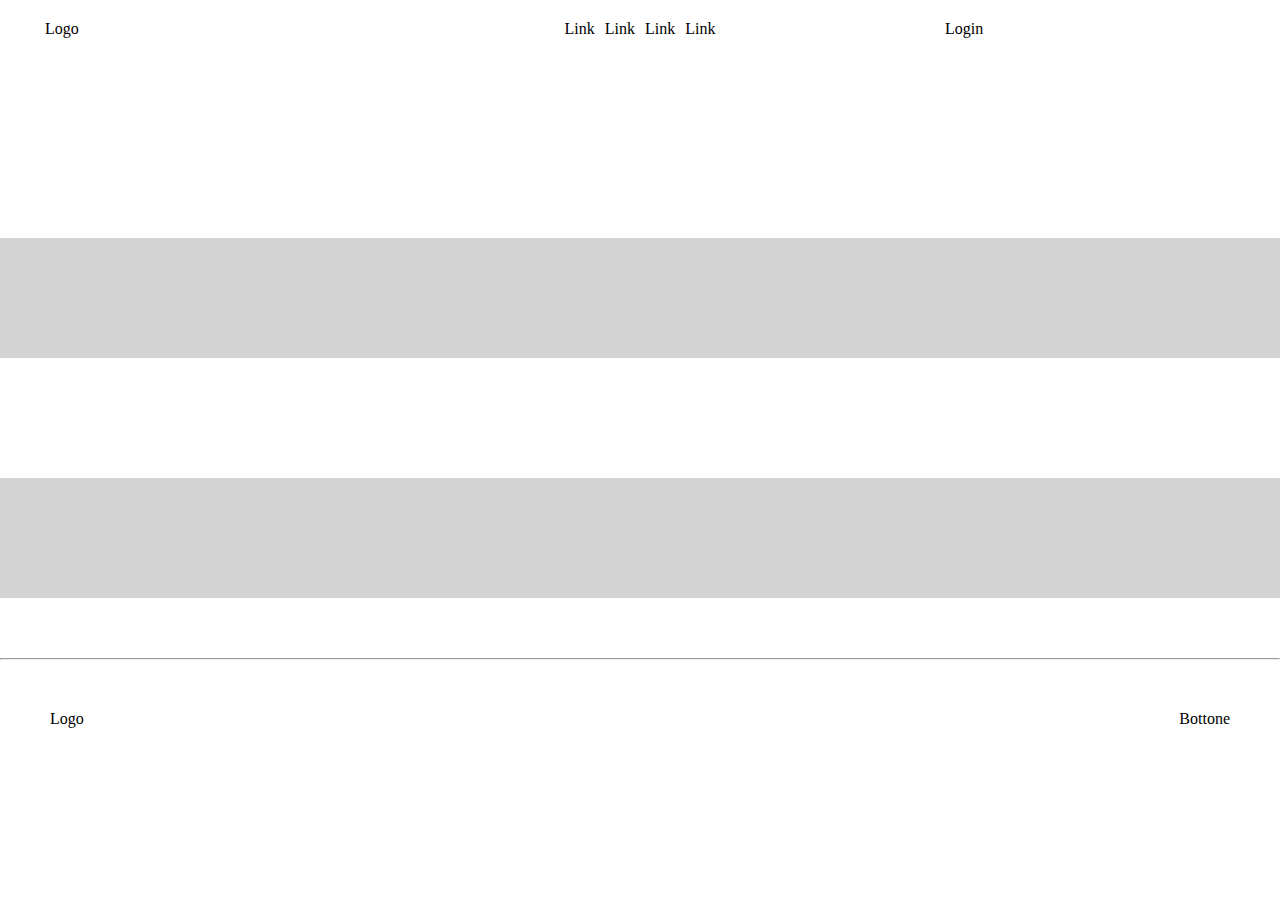
==== index.html @ 94a4c796 "Prime correzioni e tolta classe debug" ====
<!DOCTYPE html>
<html lang="en">
    <head>
        <meta charset="UTF-8">
        <meta http-equiv="X-UA-Compatible" content="IE=edge">
        <meta name="viewport" content="width=device-width, initial-scale=1.0">
        <title>Discord</title>

        <link rel="stylesheet" href="css/style.css">
    </head>
    <body>

        <header>
            <!-- sezione logo e links -->
            <div class="container container-flex header-top">
                <div class="header-line">
                    Logo
                </div>
                <nav class="header-line">
                    <ul class="container-flex">
                        <li>Link</li>
                        <li>Link</li>
                        <li>Link</li>
                        <li>Link</li>
                    </ul>
                </nav>
                <div class="header-line">
                    Login
                </div>
            </div>

            <!-- sezione titolo -->
            <div class="header-bottom container-flex">
                <div class="title">

                </div>
            </div>
        </header>

        <!-- sezione centrale -->
        <main>
            <!-- sezioni row -->
            <section class="white-background">
                <div class="container container-flex">
                    <div class="blue-square">

                    </div>

                    <div class="pink-square">

                    </div>
                </div>
            </section>

            <section class="gray-background">
                <div class="container container-flex">
                    <div class="pink-square">

                    </div>

                    <div class="blue-square">
                        
                    </div>
                </div>
            </section>

            <section class="white-background">
                <div class="container container-flex">
                    <div class="blue-square">

                    </div>

                    <div class="pink-square">
                        
                    </div>
                </div>
            </section>

            <!-- sezione column -->
            <section class="gray-background">
                <div class="container">
                    <div class="green-square">

                    </div>
                </div>
            </section>
        </main>

        <footer>
            <!-- sezione collegamenti -->
            <nav class="container container-flex">
                <div class="rosa-square">

                </div>

                <div class="azzurro-square">

                </div>

                <div class="azzurro-square">

                </div>

                <div class="azzurro-square">

                </div>

                <div class="azzurro-square">

                </div>
            </nav>

            <hr>

            <!-- sezione finale -->
            <div class="container container-flex final">
                <div>
                    Logo
                </div>

                <div>
                    Bottone
                </div>
            </div>
        </footer>
        
    </body>
</html>
---- css/style.css ----
/* RESET */
*{
    margin: 0;
    padding: 0;
    box-sizing: border-box;
}

/* REGOLE GENERALI */
.container{
    max-width: 1200px;
    margin: 0 auto;
    min-height: 60px;
}

/* HEADER */
/* SEZIONE LOGO E LINKS */
header{
    padding-top: 15px;
}

.container-flex{
    display: flex;
}

header > .header-top{
    min-height: initial;
}

.header-top > div{
    width: 25%;
    padding: 5px;
}

.header-top > nav{
    width: 50%;
    padding: 5px;
}

ul{
    list-style: none;
    justify-content: center;
}

li{
    margin-left: 5px;
    margin-right: 5px;
}

.header-top:last-child{
    text-align: end;
}

/* SEZIONE TITOLO */
.header-bottom{
    padding: 30px 0;
    margin-top: 15px;
}

.header-bottom.container-flex{
    justify-content: center;
}

.title{
    width: 70%;
}

/* SEZIONE CENTRALE */
/* SEZIONI ROW */
.white-background{
    padding: 30px 0;
}
.gray-background{
    background-color: #d3d3d3;
    padding: 30px 0;
}

.blue-square{
    width: 60%;
}

.pink-square{
    width: 40%;
}

/* SEZIONE COLUMN */
.green-square{
    width: 100%;
}

/* FOOTER */
/* SEZIONE COLLEGAMENTI */
footer > nav{
    padding: 10px 0 30px;
}
.rosa-square{
    width: calc(100% / 3);
}

.azzurro-square{
    width: calc(100% /6);
}
hr{
    color: #c1c2c2;
    height: 2px;
}
/* SEZIONE FINALE */
.container-flex.final{
    justify-content: space-between;
    align-items: center;
    padding: 20px 0;
    margin-top: 20px;
}

.final > div{
    padding: 10px;
}




/* DEBUG */
.debug header{
    background-color: #add8e6;
}

.debug .header-top{
    background-color: #daa520;
}

.debug .header-line{
    border: 2px dashed black;
}

.debug .header-bottom{
    background-color: #00008b;
}

.debug .title{
    background-color: #ee82ee;
    border: 2px dashed black;
    height: 300px;
}

.debug .blue-square{
    background-color: #1e90ff;
    border: 2px dashed black;
    height: 400px;
}

.debug .pink-square{
    background-color: #ffc0cb;
    border: 2px dashed black;
    height: 400px;
}

.debug .green-square{
    background-color: #228b22;
    border: 2px dashed black;
    height: 600px;
}

.debug footer{
    background-color: #23272a;
}

.debug .rosa-square{
    background-color: #f08080;
    border: 2px dashed black;
    height: 400px;
}

.debug .azzurro-square{
    background-color: #20b2aa;
    border: 2px dashed white;
    height: 400px;
}

.debug .final{
    background-color: #7fffd4;
}

.debug .final > div{
    border: 2px dashed black;
    background-color: #ffc0cb;
}
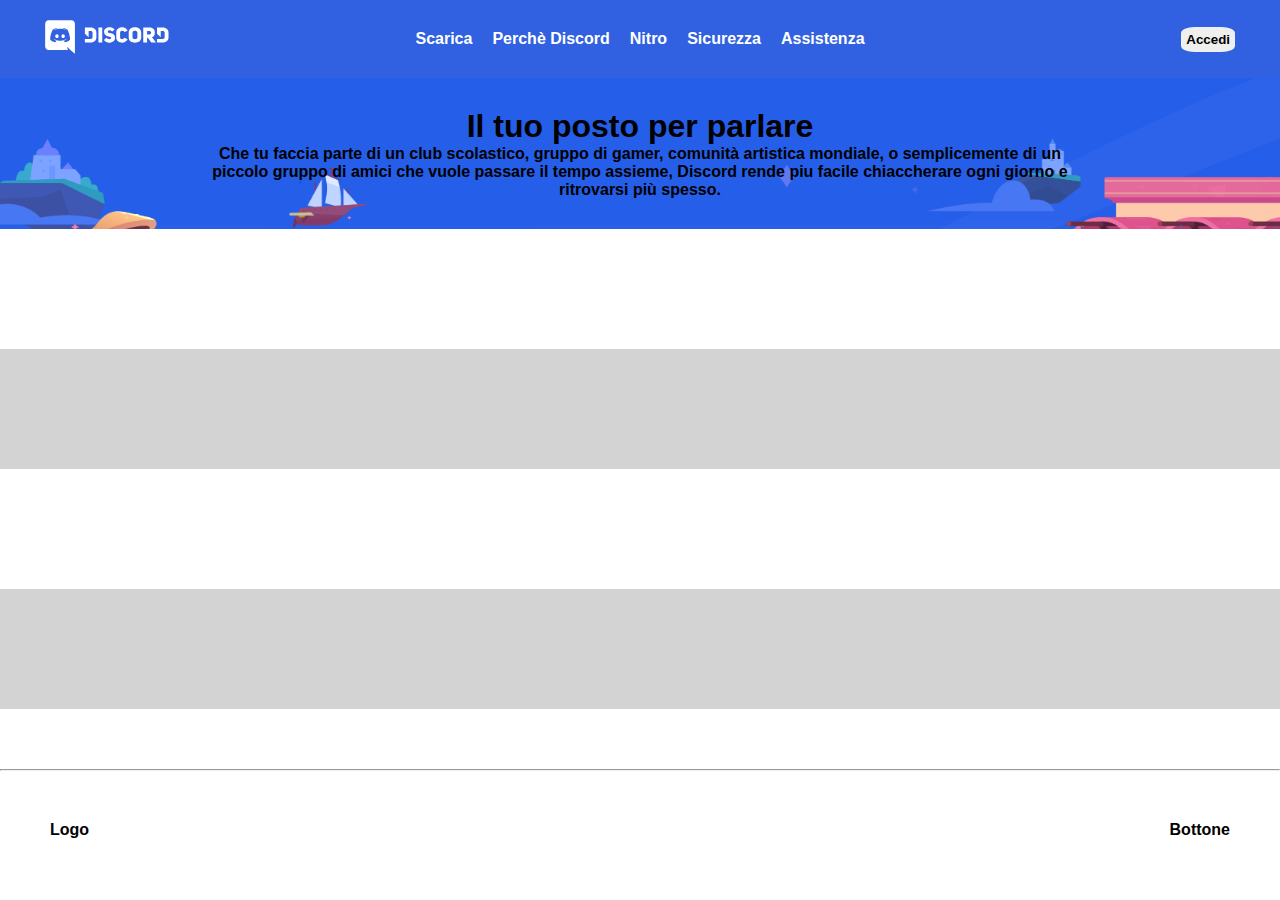
==== commit ab58f927: "Add header top" ====
--- a/index.html
+++ b/index.html
@@ -7,6 +7,9 @@
         <title>Discord</title>
 
         <link rel="stylesheet" href="css/style.css">
+
+        <link href="https://fonts.cdnfonts.com/css/whitney-2" rel="stylesheet">
+                
     </head>
     <body>
 
@@ -14,24 +17,40 @@
             <!-- sezione logo e links -->
             <div class="container container-flex header-top">
                 <div class="header-line">
-                    Logo
+                    <img src="img/logo.svg" alt="Immagine non trovata">
                 </div>
+
                 <nav class="header-line">
                     <ul class="container-flex">
-                        <li>Link</li>
-                        <li>Link</li>
-                        <li>Link</li>
-                        <li>Link</li>
+                        <li>
+                            <a href="#">Scarica</a>
+                        </li>
+                        <li>
+                            <a href="#">Perchè Discord</a>
+                        </li>
+                        <li>
+                            <a href="#">Nitro</a>
+                        </li>
+                        <li>
+                            <a href="#">Sicurezza</a>
+                        </li>
+                        <li>
+                            <a href="#">Assistenza</a>
+                        </li>
                     </ul>
                 </nav>
-                <div class="header-line">
-                    Login
+
+                <div class="header-line container-flex">
+                    <button>Accedi</button>
                 </div>
             </div>
 
             <!-- sezione titolo -->
             <div class="header-bottom container-flex">
                 <div class="title">
+                    <h1>Il tuo posto per parlare</h1>
+
+                    <p>Che tu faccia parte di un club scolastico, gruppo di gamer, comunità artistica mondiale, o semplicemente di un piccolo gruppo di amici che vuole passare il tempo assieme, Discord rende piu facile chiaccherare ogni giorno e ritrovarsi più spesso.</p>
 
                 </div>
             </div>
--- a/css/style.css
+++ b/css/style.css
@@ -6,24 +6,40 @@
 }
 
 /* REGOLE GENERALI */
+*{
+    font-family: 'Whitney', sans-serif;
+    font-family: 'Whitney Semibold', sans-serif;
+    font-family: 'Whitney Book', sans-serif;
+    font-family: 'Whitney Light', sans-serif;
+
+    font-weight: bold;
+}
+
 .container{
     max-width: 1200px;
     margin: 0 auto;
     min-height: 60px;
 }
 
+.container-flex{
+    display: flex;
+}
+
+button{
+    padding: 5px;
+    border-radius: 25%;
+}
+
 /* HEADER */
 /* SEZIONE LOGO E LINKS */
 header{
     padding-top: 15px;
-}
-
-.container-flex{
-    display: flex;
-}
-
-header > .header-top{
+    background-color: #3161e0;
+}
+
+.header-top{
     min-height: initial;
+    align-items: center;
 }
 
 .header-top > div{
@@ -36,24 +52,36 @@
     padding: 5px;
 }
 
+.header-line.container-flex{
+    justify-content: end;
+}
+
 ul{
     list-style: none;
     justify-content: center;
 }
 
 li{
-    margin-left: 5px;
-    margin-right: 5px;
-}
-
-.header-top:last-child{
-    text-align: end;
+    margin-left: 10px;
+    margin-right: 10px;
+}
+
+header a{
+    color: white;
+    text-decoration: none;
+}
+
+.header-line > button{
+    border-color: white;
+    border-style: none;
 }
 
 /* SEZIONE TITOLO */
 .header-bottom{
     padding: 30px 0;
     margin-top: 15px;
+    background-image: url(../img/jumbo.png);
+    background-size: cover;
 }
 
 .header-bottom.container-flex{
@@ -62,6 +90,7 @@
 
 .title{
     width: 70%;
+    text-align: center;
 }
 
 /* SEZIONE CENTRALE */
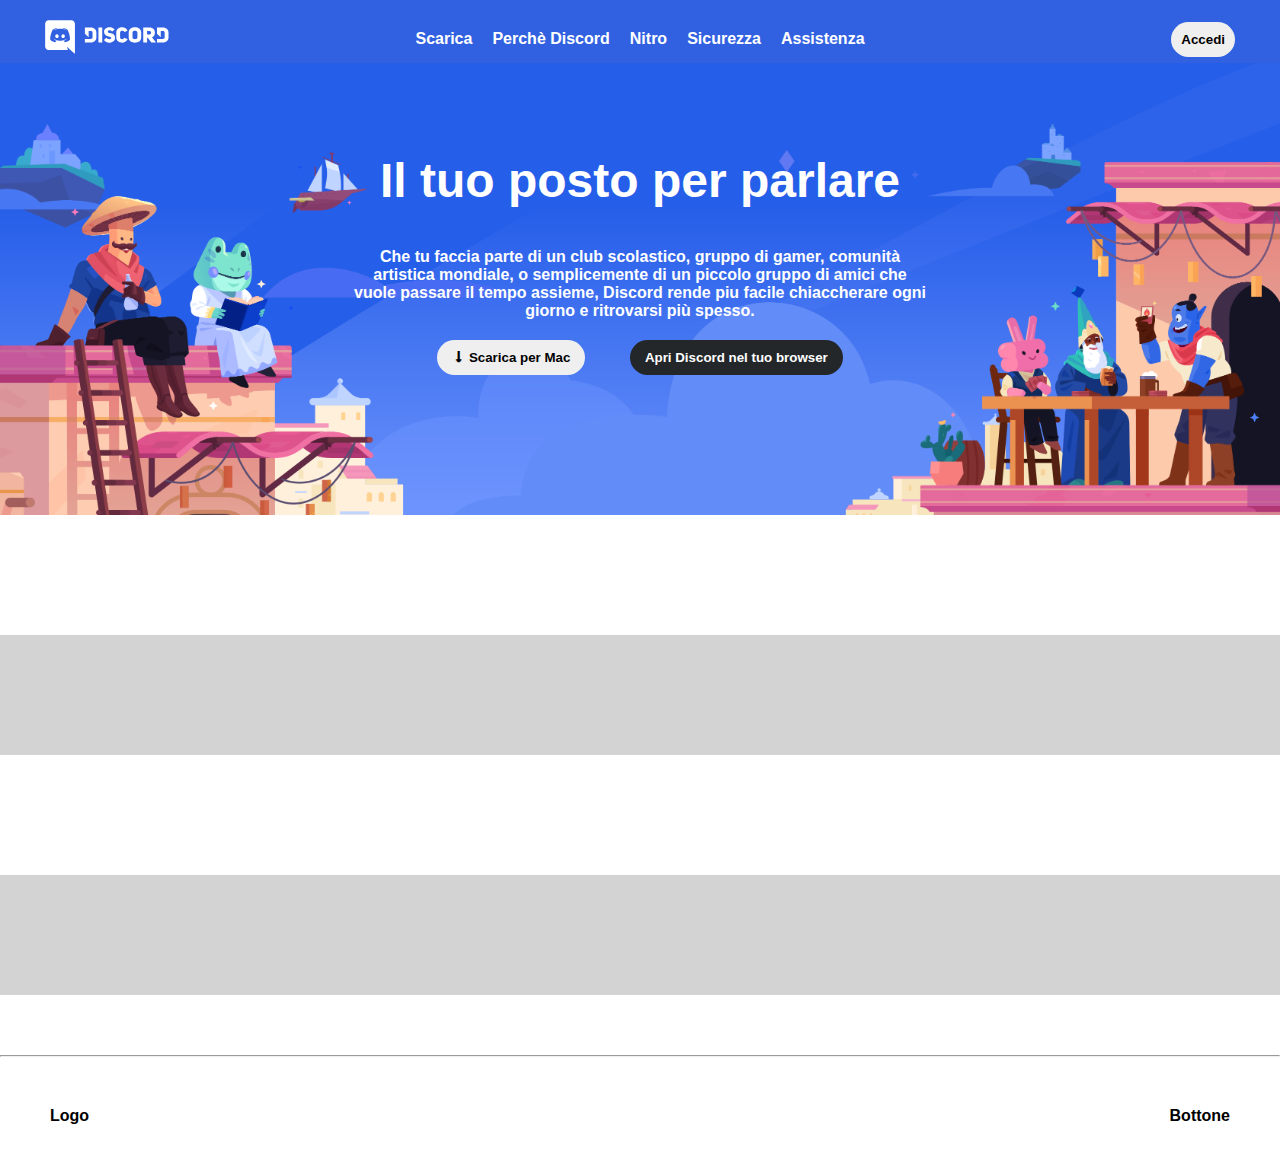
==== commit ff7a17b8: "Add parte inferiore header" ====
--- a/index.html
+++ b/index.html
@@ -52,7 +52,11 @@
 
                     <p>Che tu faccia parte di un club scolastico, gruppo di gamer, comunità artistica mondiale, o semplicemente di un piccolo gruppo di amici che vuole passare il tempo assieme, Discord rende piu facile chiaccherare ogni giorno e ritrovarsi più spesso.</p>
 
-                </div>
+                    <div class="buttons">
+                        <button>🠗 Scarica per Mac</button>
+                        <button>Apri Discord nel tuo browser</button>
+                    </div>
+                 </div>
             </div>
         </header>
 
--- a/css/style.css
+++ b/css/style.css
@@ -26,8 +26,8 @@
 }
 
 button{
-    padding: 5px;
-    border-radius: 25%;
+    padding: 10px;
+    border-style: none;
 }
 
 /* HEADER */
@@ -73,13 +73,12 @@
 
 .header-line > button{
     border-color: white;
-    border-style: none;
+    border-radius: 20px;
 }
 
 /* SEZIONE TITOLO */
 .header-bottom{
-    padding: 30px 0;
-    margin-top: 15px;
+    padding: 50px 0 120px;
     background-image: url(../img/jumbo.png);
     background-size: cover;
 }
@@ -89,8 +88,29 @@
 }
 
 .title{
-    width: 70%;
+    width: 45%;
     text-align: center;
+    color: white;
+}
+
+h1{
+    font-size: 3em;
+    margin: 40px 0;
+}
+
+header .buttons{
+    margin: 20px 0;
+}
+
+.title button{
+    border-radius: 20px;
+    margin: 0 20px;
+    padding: 10px 15px;
+}
+
+.title button:last-child{
+    background-color: #23272a;
+    color: white;
 }
 
 /* SEZIONE CENTRALE */
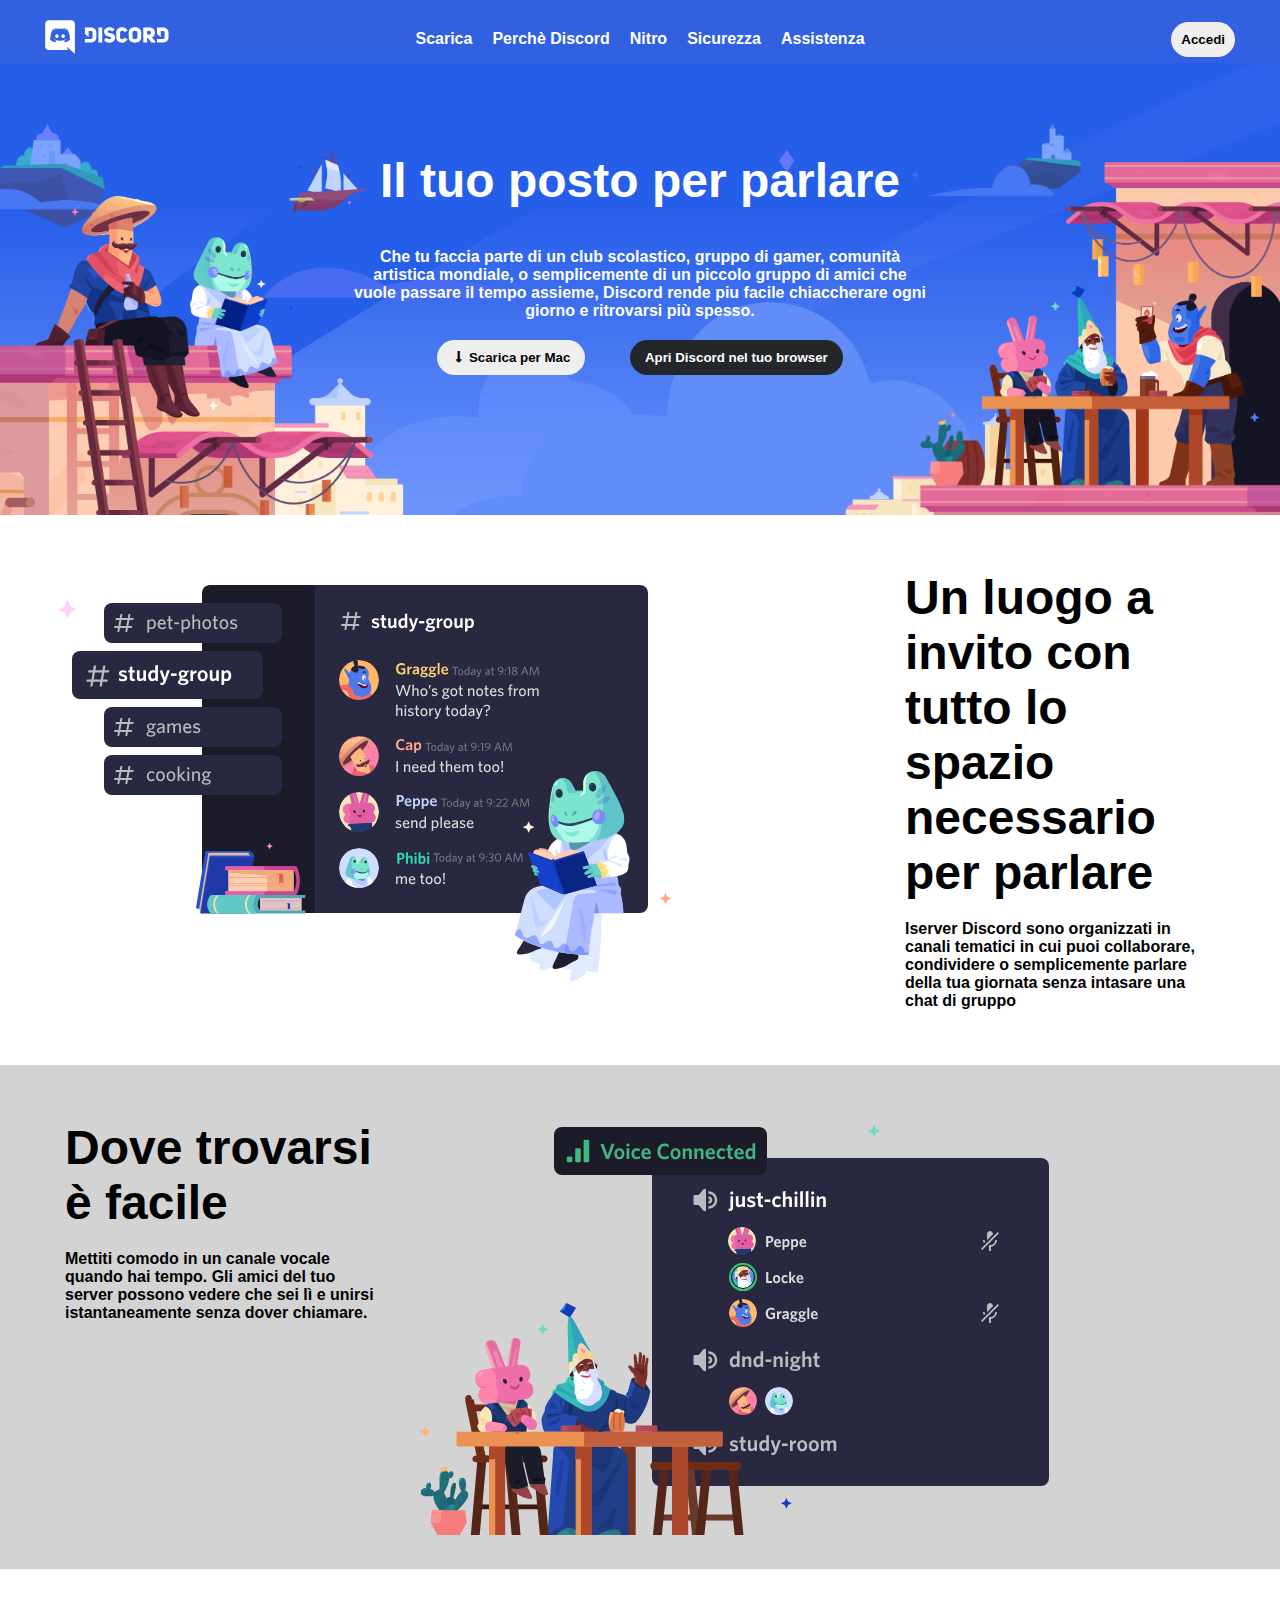
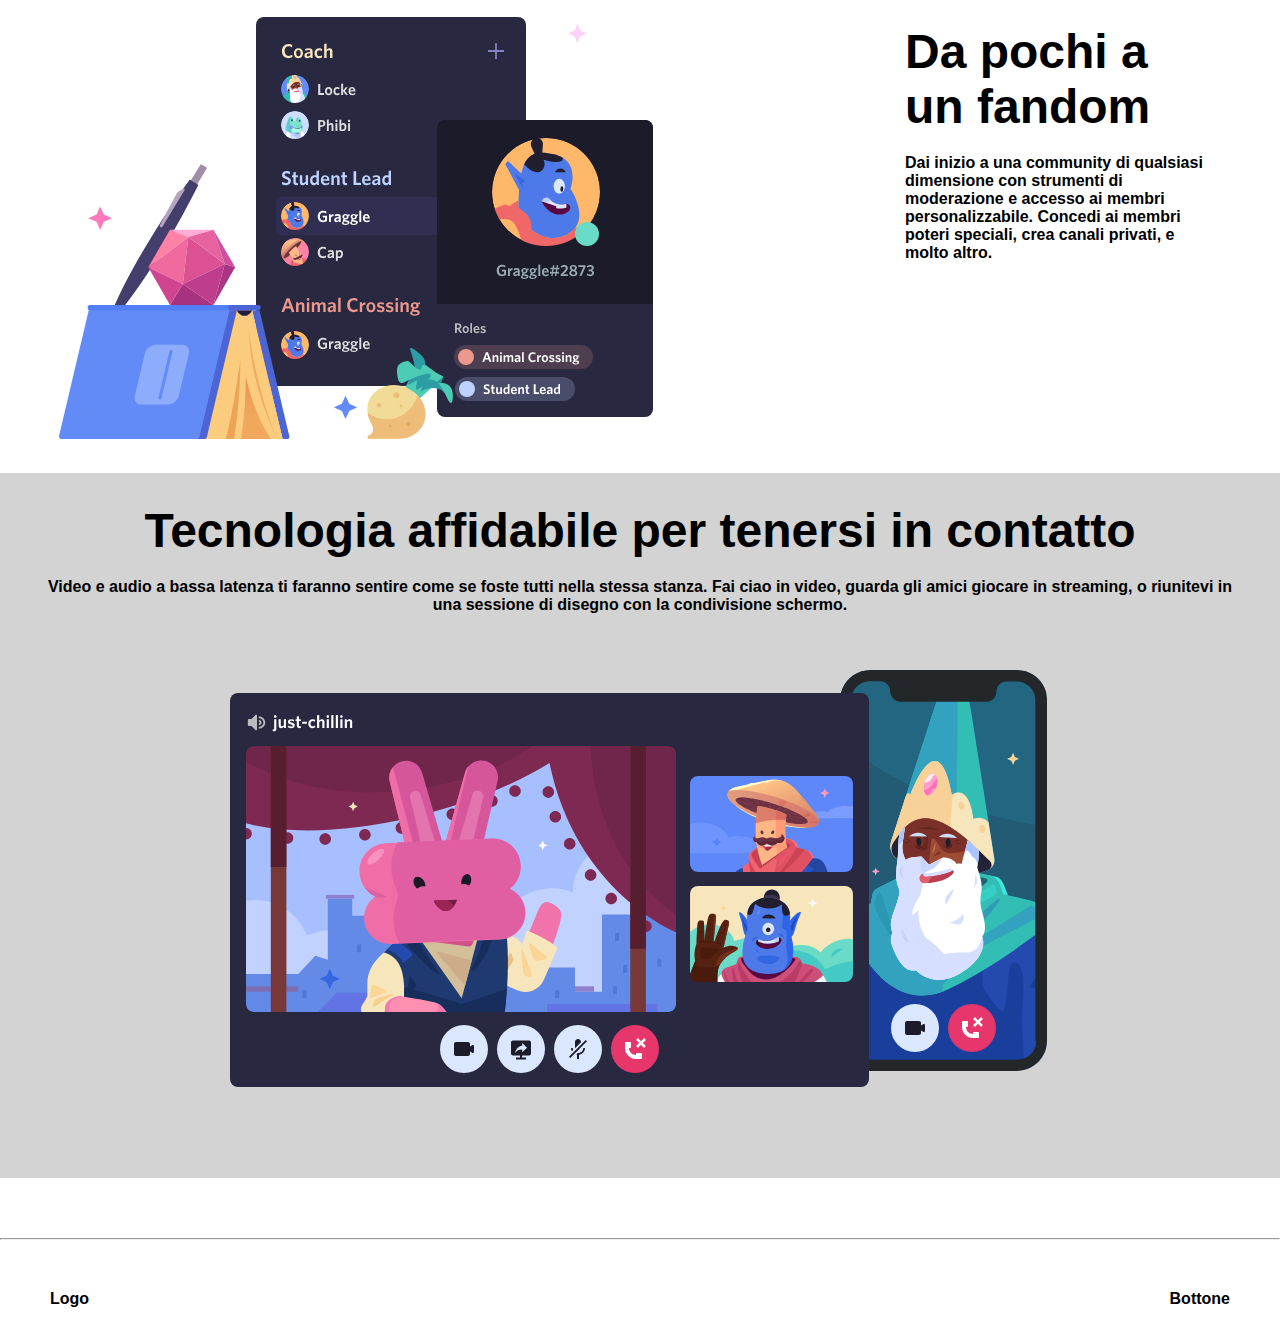
==== commit 72108717: "Add parte centrale" ====
--- a/index.html
+++ b/index.html
@@ -65,36 +65,42 @@
             <!-- sezioni row -->
             <section class="white-background">
                 <div class="container container-flex">
-                    <div class="blue-square">
-
+                    <div class="column-img">
+                        <img src="img/item1.svg" alt="Immagine non trovata">
                     </div>
 
-                    <div class="pink-square">
+                    <div class="column-text">
+                        <h2>Un luogo a invito con tutto lo spazio necessario per parlare</h2>
 
+                        <p>Iserver Discord sono organizzati in canali tematici in cui puoi collaborare, condividere o semplicemente parlare della tua giornata senza intasare una chat di gruppo</p>
                     </div>
                 </div>
             </section>
 
             <section class="gray-background">
                 <div class="container container-flex">
-                    <div class="pink-square">
+                    <div class="column-text">
+                        <h2>Dove trovarsi è facile</h2>
 
+                        <p>Mettiti comodo in un canale vocale quando hai tempo. Gli amici del tuo server possono vedere che sei lì e unirsi istantaneamente senza dover chiamare.</p>
                     </div>
 
-                    <div class="blue-square">
-                        
+                    <div class="column-img">
+                        <img src="img/item2.svg" alt="Immagine non trovata">
                     </div>
                 </div>
             </section>
 
             <section class="white-background">
                 <div class="container container-flex">
-                    <div class="blue-square">
-
+                    <div class="column-img">
+                        <img src="img/item3.svg" alt="Immagine non trovata">
                     </div>
 
-                    <div class="pink-square">
-                        
+                    <div class="column-text">
+                        <h2>Da pochi a un fandom</h2>
+
+                        <p>Dai inizio a una community di qualsiasi dimensione con strumenti di moderazione e accesso ai membri personalizzabile. Concedi ai membri poteri speciali, crea canali privati, e molto altro.</p>
                     </div>
                 </div>
             </section>
@@ -102,9 +108,15 @@
             <!-- sezione column -->
             <section class="gray-background">
                 <div class="container">
-                    <div class="green-square">
+                    <div class="big-column">
+                        <h2>Tecnologia affidabile per tenersi in contatto</h2>
 
+                        <p>Video e audio a bassa latenza ti faranno sentire come se foste tutti nella stessa stanza. Fai ciao in video, guarda gli amici giocare in streaming, o riunitevi in una sessione di disegno con la condivisione schermo.</p>
+                        <div>
+                            <img src="img/item4-big.svg" alt="Immagine non trovata">
+                        </div>
                     </div>
+
                 </div>
             </section>
         </main>
--- a/css/style.css
+++ b/css/style.css
@@ -115,6 +115,10 @@
 
 /* SEZIONE CENTRALE */
 /* SEZIONI ROW */
+main .container-flex{
+    justify-content: space-between;
+}
+
 .white-background{
     padding: 30px 0;
 }
@@ -123,17 +127,24 @@
     padding: 30px 0;
 }
 
-.blue-square{
-    width: 60%;
-}
-
-.pink-square{
-    width: 40%;
+.column-img{
+    width: 70%;
+}
+
+.column-text{
+    width: 30%;
+    padding: 25px;
+}
+
+h2{
+    font-size: 3em;
+    margin-bottom: 20px;
 }
 
 /* SEZIONE COLUMN */
-.green-square{
+.big-column{
     width: 100%;
+    text-align: center;
 }
 
 /* FOOTER */
@@ -190,19 +201,19 @@
     height: 300px;
 }
 
-.debug .blue-square{
+.debug .column-img{
     background-color: #1e90ff;
     border: 2px dashed black;
     height: 400px;
 }
 
-.debug .pink-square{
+.debug .column-text{
     background-color: #ffc0cb;
     border: 2px dashed black;
     height: 400px;
 }
 
-.debug .green-square{
+.debug .big-column{
     background-color: #228b22;
     border: 2px dashed black;
     height: 600px;
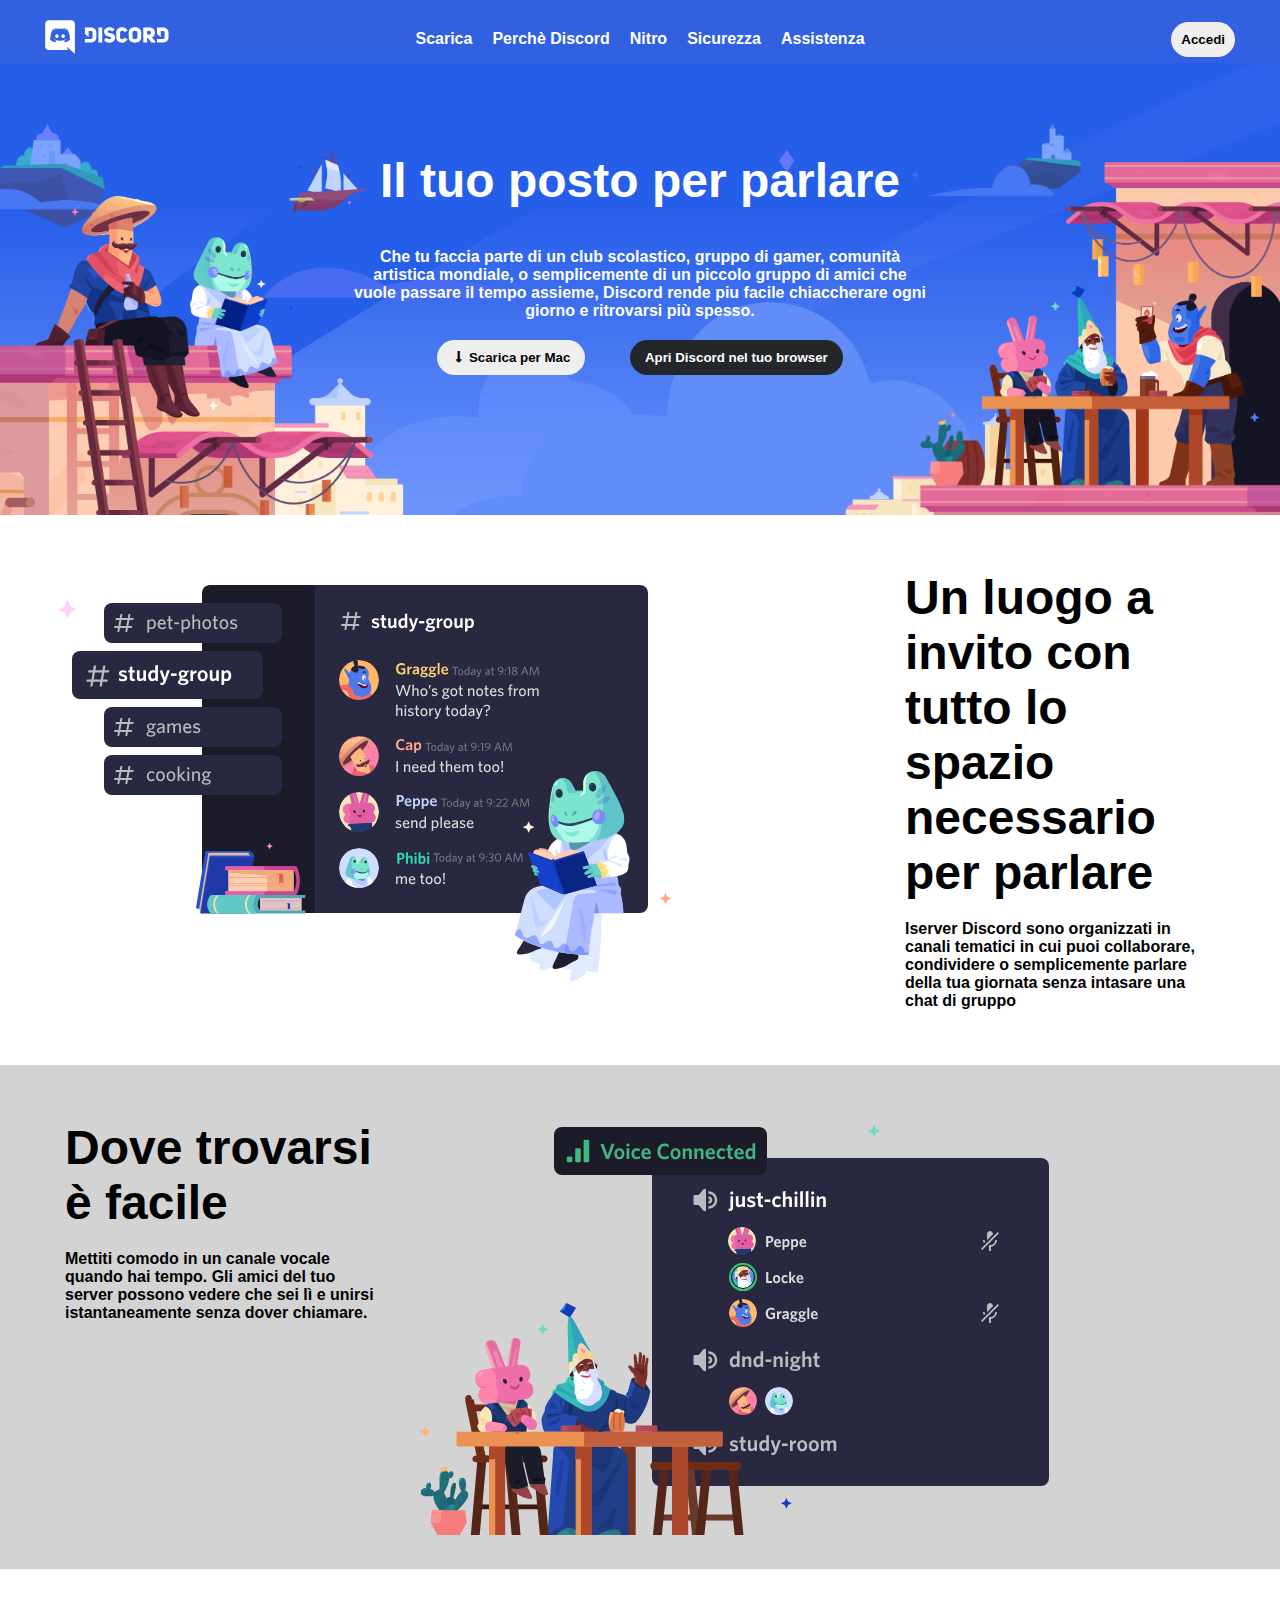
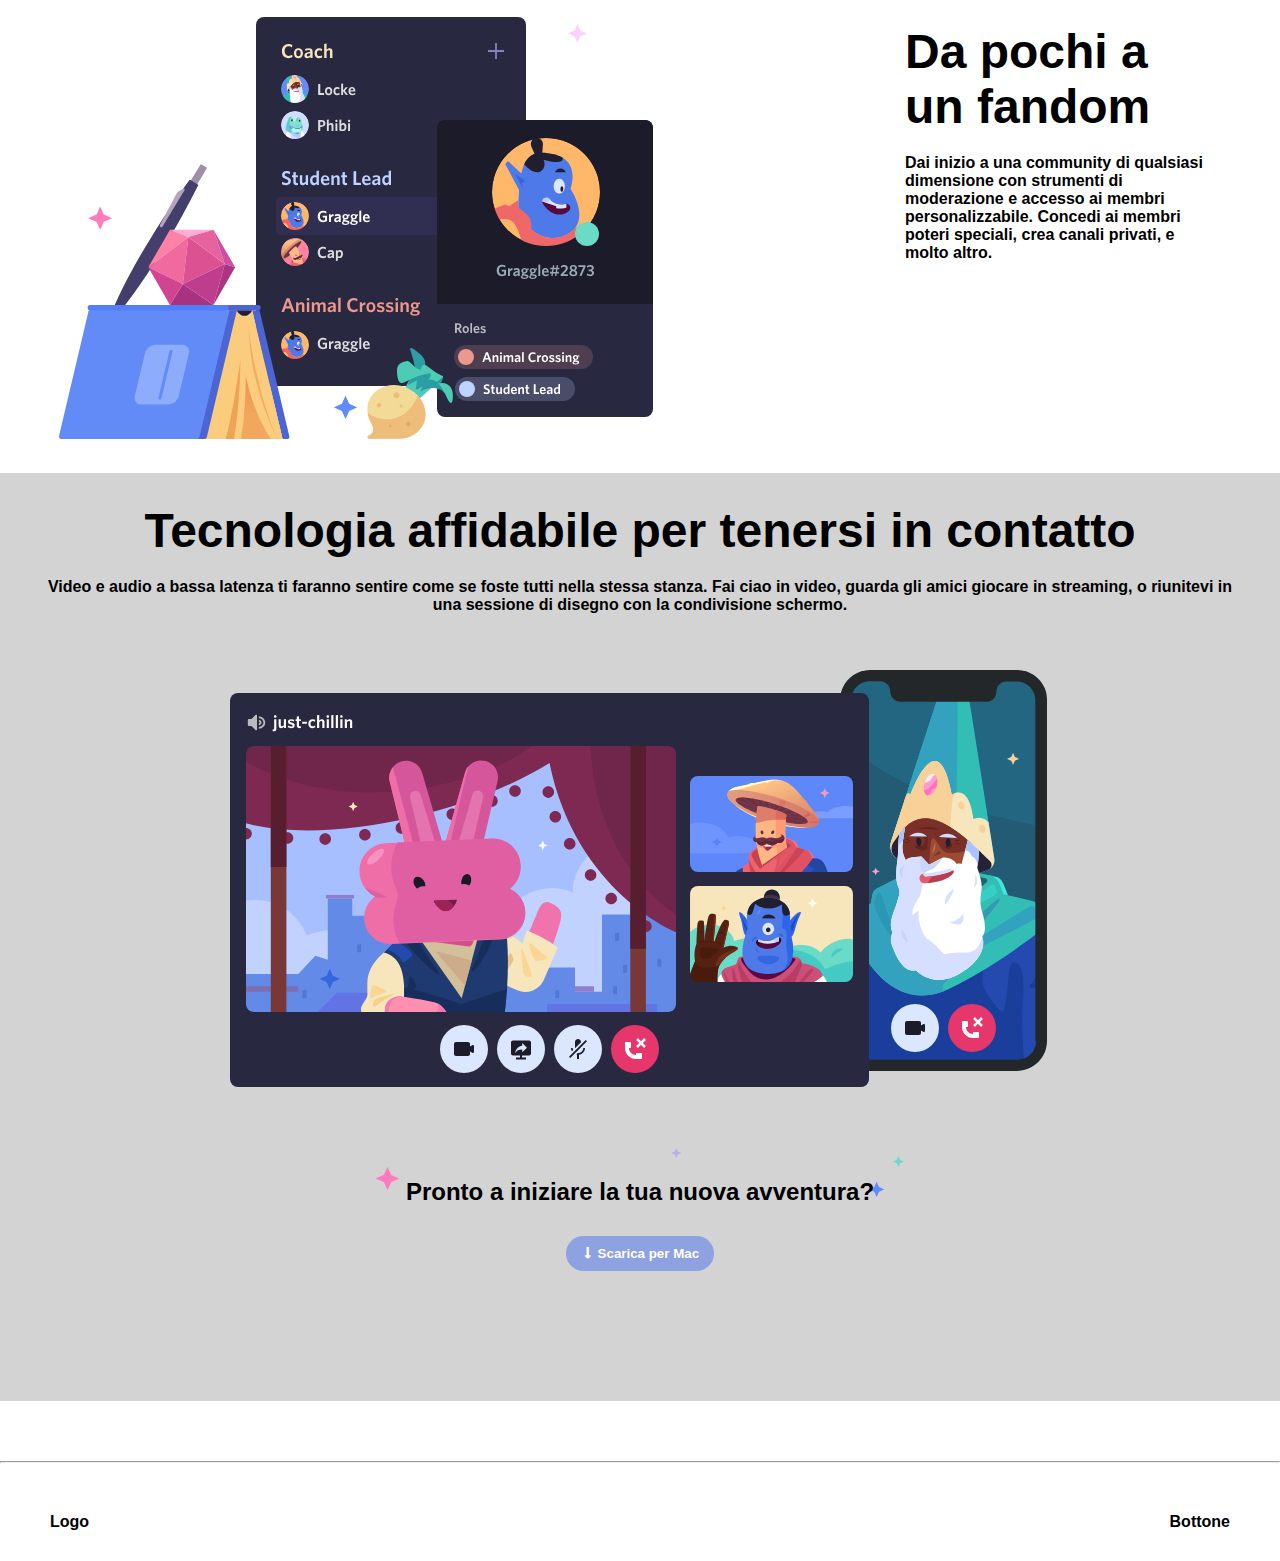
==== commit d1972df2: "Add struttura prima parte del  footer" ====
--- a/index.html
+++ b/index.html
@@ -115,6 +115,12 @@
                         <div>
                             <img src="img/item4-big.svg" alt="Immagine non trovata">
                         </div>
+
+                        <h3>Pronto a iniziare la tua nuova avventura?</h3>
+                         
+                        <br>
+
+                        <button>🠗 Scarica per Mac</button>
                     </div>
 
                 </div>
@@ -124,25 +130,29 @@
         <footer>
             <!-- sezione collegamenti -->
             <nav class="container container-flex">
-                <div class="rosa-square">
+                <div class="social">
 
                 </div>
 
-                <div class="azzurro-square">
+                <div class="container-flex links-group">
+                    <div class="links">
 
+                    </div>
+    
+                    <div class="links">
+    
+                    </div>
+    
+                    <div class="links">
+    
+                    </div>
+    
+                    <div class="links">
+    
+                    </div>
                 </div>
 
-                <div class="azzurro-square">
 
-                </div>
-
-                <div class="azzurro-square">
-
-                </div>
-
-                <div class="azzurro-square">
-
-                </div>
             </nav>
 
             <hr>
--- a/css/style.css
+++ b/css/style.css
@@ -145,6 +145,23 @@
 .big-column{
     width: 100%;
     text-align: center;
+    margin-bottom: 100px;
+}
+
+h3{
+    font-size: 1.5em;
+    background-image: url("../img/stars.svg");
+    background-size: contain;
+    background-repeat: no-repeat;
+    display: inline-block;
+    padding: 30px;
+}
+
+.big-column button{
+    background-color: #8ea1e1;
+    color: white;
+    border-radius: 20px;
+    padding: 10px 15px;
 }
 
 /* FOOTER */
@@ -152,12 +169,16 @@
 footer > nav{
     padding: 10px 0 30px;
 }
-.rosa-square{
-    width: calc(100% / 3);
-}
-
-.azzurro-square{
-    width: calc(100% /6);
+.social{
+    width: 30%;
+}
+
+.links-group{
+    width: 70%;
+}
+
+.links{
+    width: 25%;
 }
 hr{
     color: #c1c2c2;
@@ -223,13 +244,13 @@
     background-color: #23272a;
 }
 
-.debug .rosa-square{
+.debug .social{
     background-color: #f08080;
     border: 2px dashed black;
     height: 400px;
 }
 
-.debug .azzurro-square{
+.debug .links{
     background-color: #20b2aa;
     border: 2px dashed white;
     height: 400px;
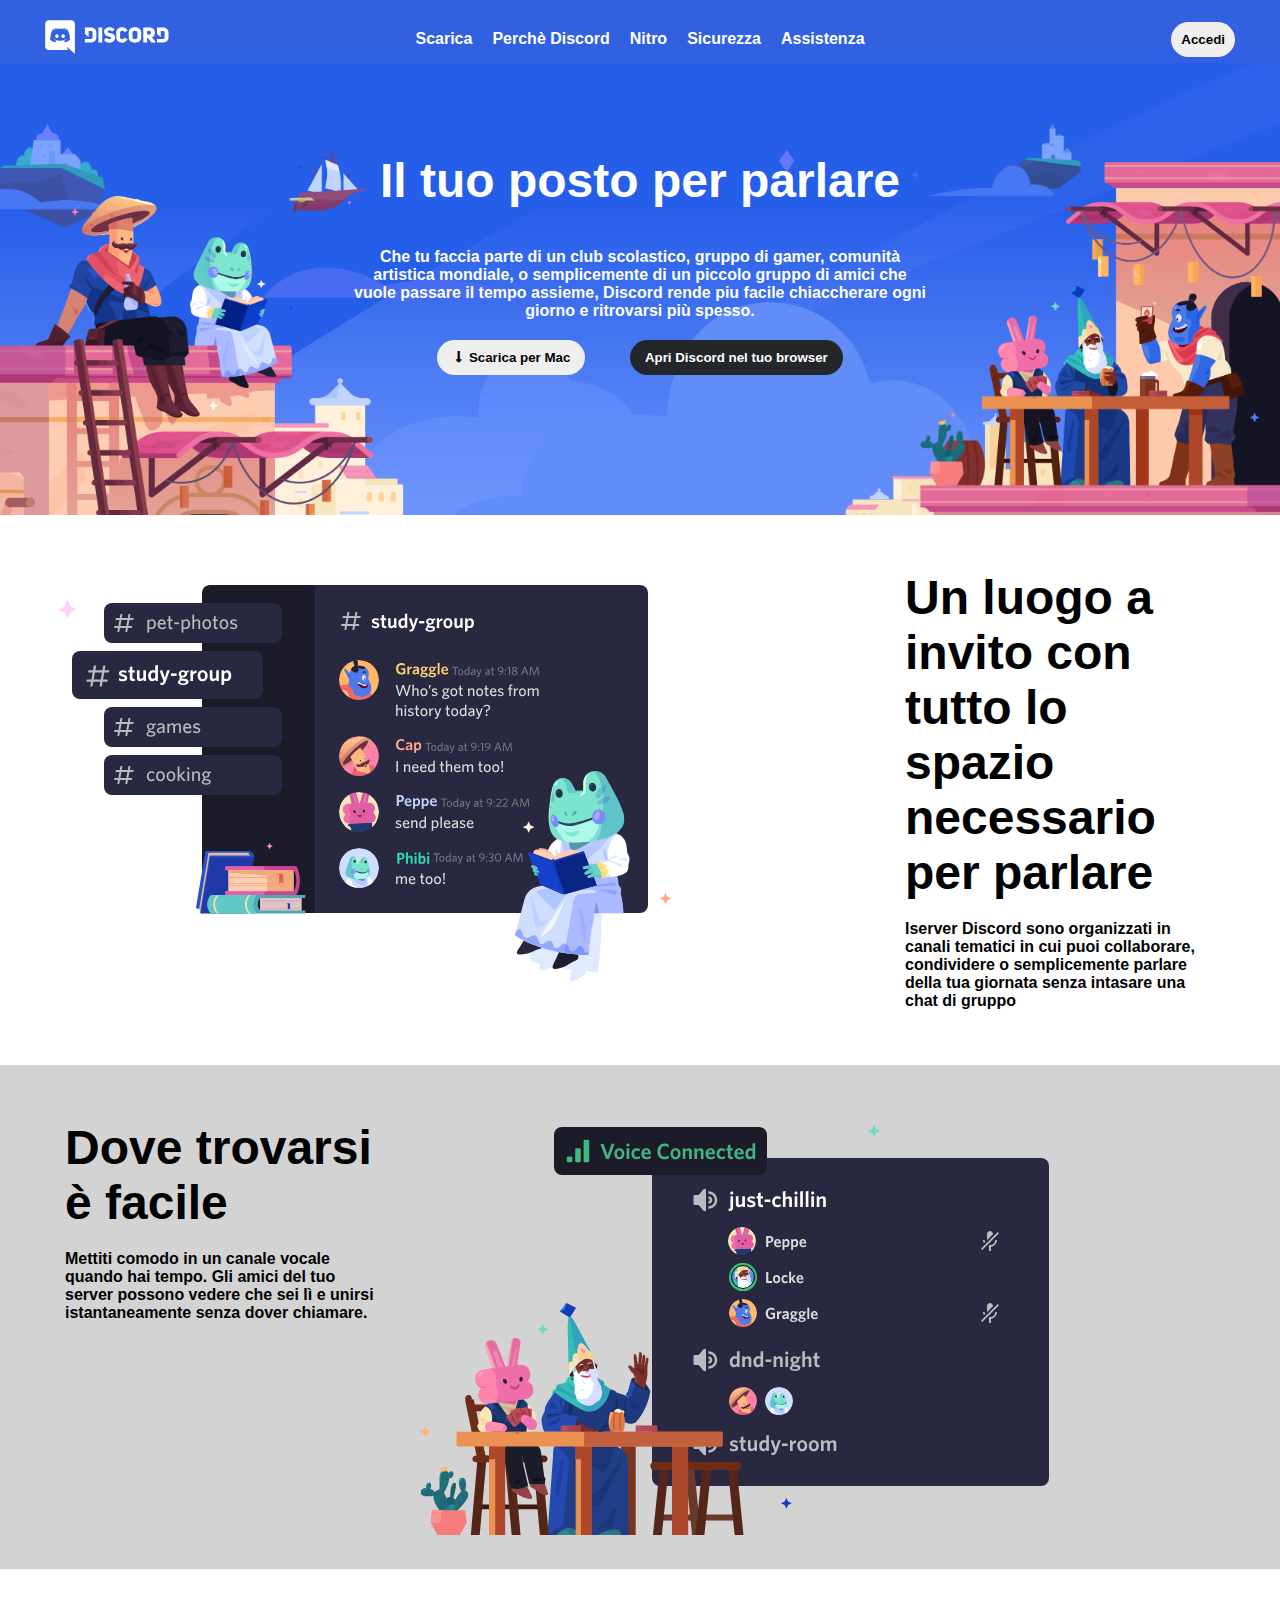
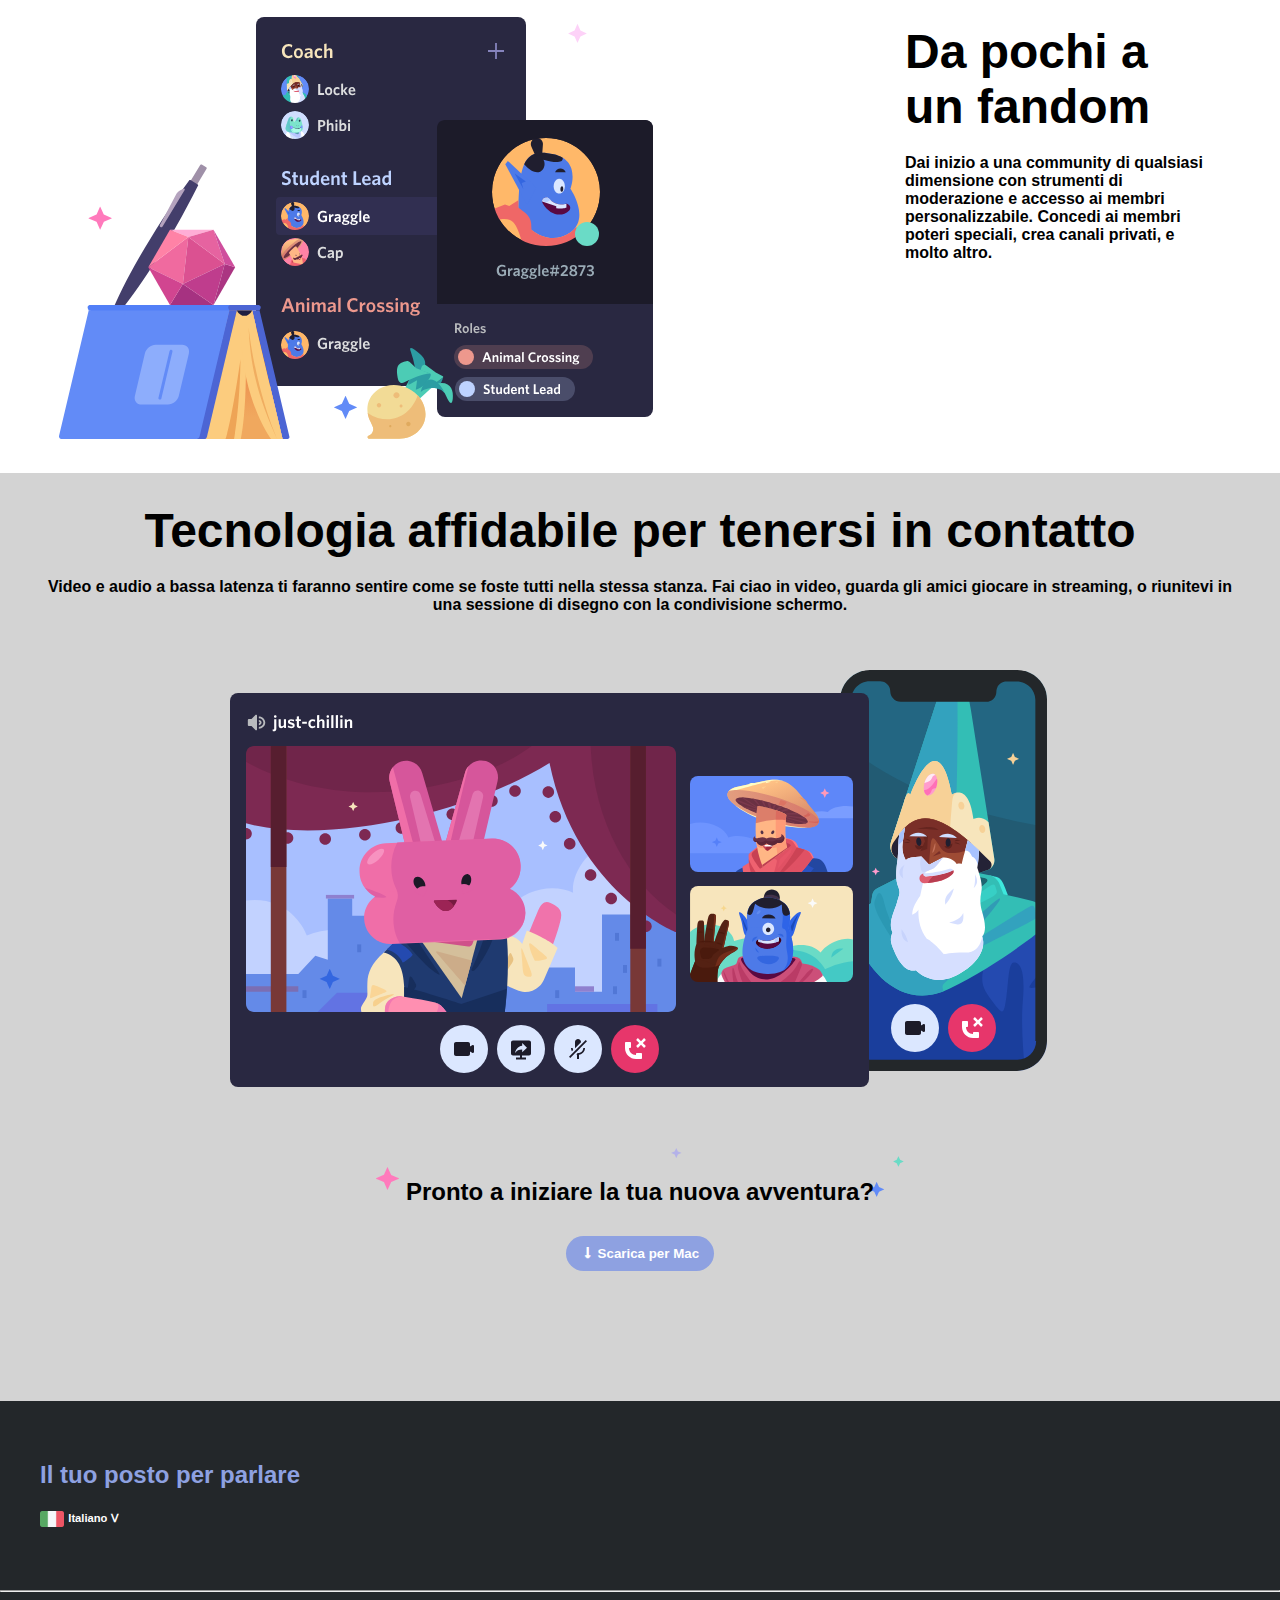
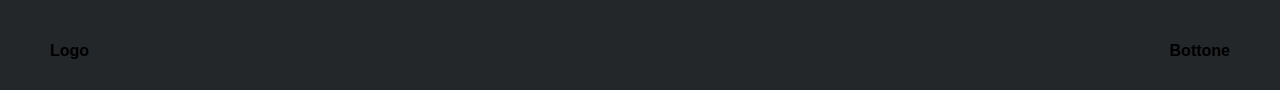
==== commit 5851406b: "Add collegamenti social" ====
--- a/index.html
+++ b/index.html
@@ -9,6 +9,8 @@
         <link rel="stylesheet" href="css/style.css">
 
         <link href="https://fonts.cdnfonts.com/css/whitney-2" rel="stylesheet">
+
+        <link rel="stylesheet" href="https://cdnjs.cloudflare.com/ajax/libs/font-awesome/6.2.0/css/all.min.css" integrity="sha512-xh6O/CkQoPOWDdYTDqeRdPCVd1SpvCA9XXcUnZS2FmJNp1coAFzvtCN9BmamE+4aHK8yyUHUSCcJHgXloTyT2A==" crossorigin="anonymous" referrerpolicy="no-referrer" />
                 
     </head>
     <body>
@@ -131,7 +133,21 @@
             <!-- sezione collegamenti -->
             <nav class="container container-flex">
                 <div class="social">
+                    <h3>Il tuo posto per parlare</h3>
 
+                    <img src="img/ita.png" alt="Immagine non trovata">
+
+                    <span>Italiano ᐯ</span>
+                    
+                    <div class="icons">
+                        <i class="fa-brands fa-twitter"></i>
+
+                        <i class="fa-brands fa-instagram"></i>
+
+                        <i class="fa-brands fa-facebook"></i>
+
+                        <i class="fa-brands fa-youtube"></i>
+                    </div>
                 </div>
 
                 <div class="container-flex links-group">
@@ -151,8 +167,6 @@
     
                     </div>
                 </div>
-
-
             </nav>
 
             <hr>
--- a/css/style.css
+++ b/css/style.css
@@ -56,7 +56,7 @@
     justify-content: end;
 }
 
-ul{
+header ul{
     list-style: none;
     justify-content: center;
 }
@@ -148,7 +148,7 @@
     margin-bottom: 100px;
 }
 
-h3{
+ main h3{
     font-size: 1.5em;
     background-image: url("../img/stars.svg");
     background-size: contain;
@@ -166,13 +166,44 @@
 
 /* FOOTER */
 /* SEZIONE COLLEGAMENTI */
+footer{
+    background-color: #23272a;
+}
+
 footer > nav{
-    padding: 10px 0 30px;
-}
+    padding: 60px 0 30px;
+}
+
 .social{
     width: 30%;
 }
 
+.social > h3{
+    color: #8ea1e1;
+    font-size: 1.5em;
+    margin-bottom: 20px;
+}
+
+.social > img{
+    height: 1em;
+    vertical-align: middle;
+}
+
+.social > span{
+    color: white;
+    vertical-align: middle;
+    font-size: 0.7em;
+}
+
+.social > .icons{
+    color: white;
+    margin-top: 15px;
+}
+
+i + i{
+    margin-left: 15px;
+}
+
 .links-group{
     width: 70%;
 }
@@ -180,6 +211,7 @@
 .links{
     width: 25%;
 }
+
 hr{
     color: #c1c2c2;
     height: 2px;
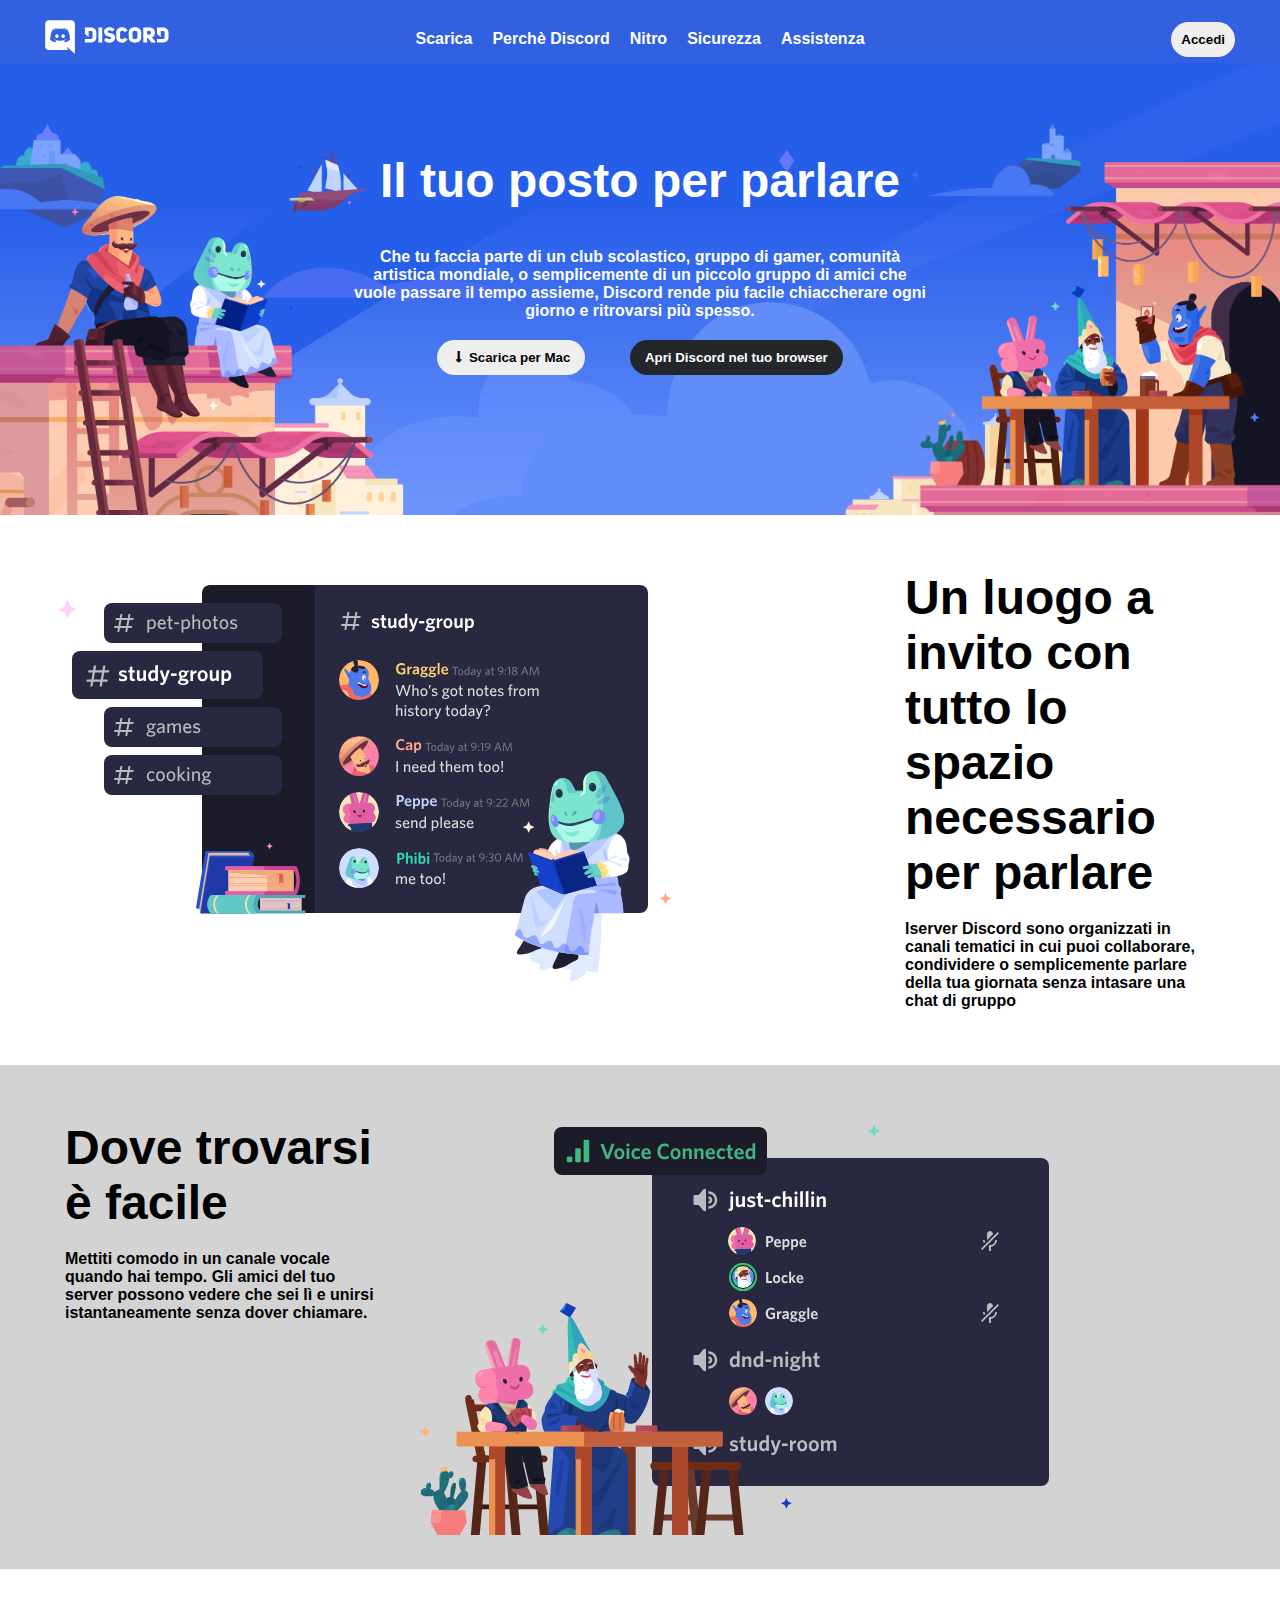
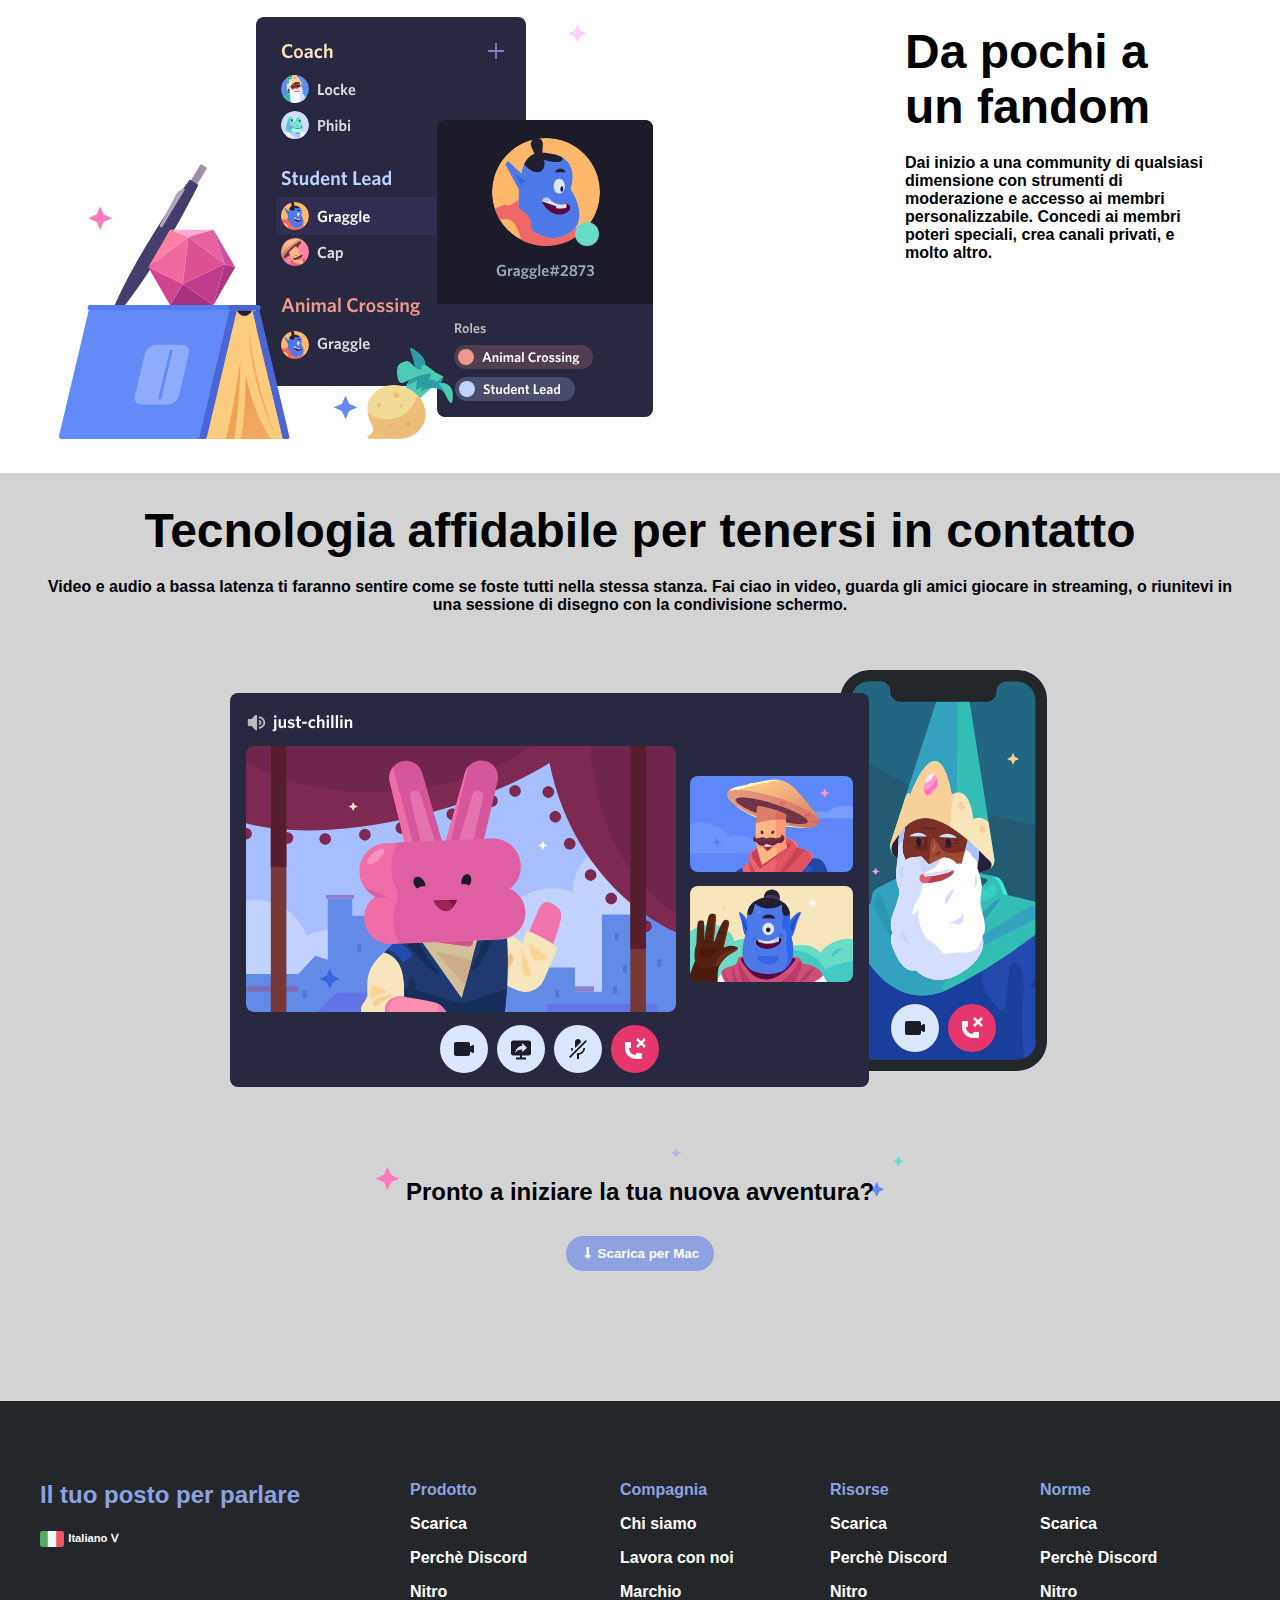
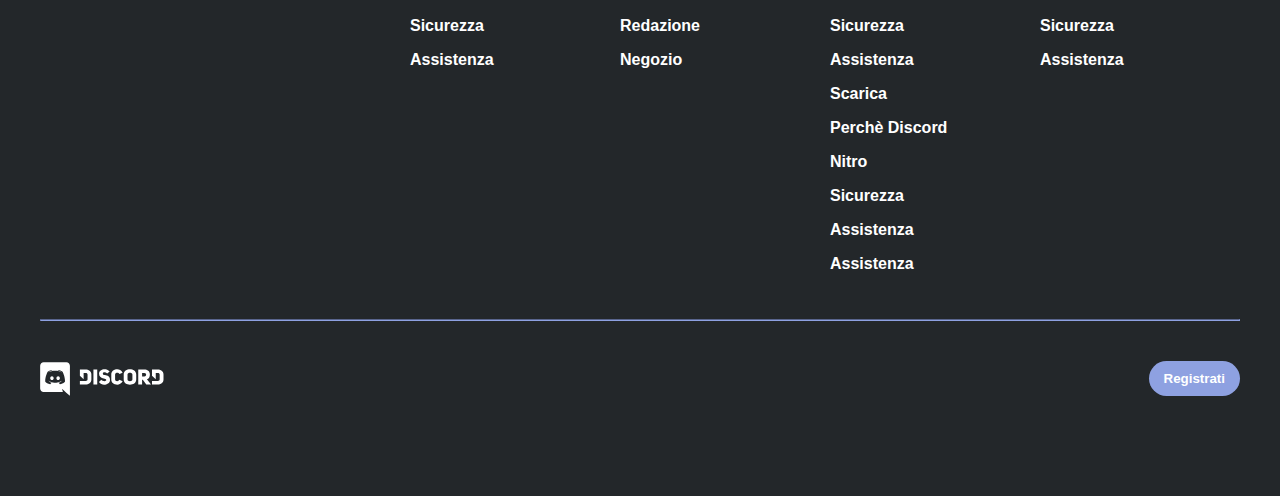
==== commit e8e80174: "Add parte finale footer" ====
--- a/index.html
+++ b/index.html
@@ -152,19 +152,113 @@
 
                 <div class="container-flex links-group">
                     <div class="links">
-
+                        <ul>
+                            <li>
+                                Prodotto
+                            </li>
+                            <li>
+                                Scarica
+                            </li>
+                            <li>
+                                Perchè Discord
+                            </li>
+                            <li>
+                                Nitro
+                            </li>
+                            <li>
+                                Sicurezza
+                            </li>
+                            <li>
+                                Assistenza
+                            </li>
+                        </ul>
                     </div>
     
                     <div class="links">
+                        <ul>
+                            <li>
+                                Compagnia
+                            </li>
+                            <li>
+                                Chi siamo
+                            </li>
+                            <li>
+                                Lavora con noi
+                            </li>
+                            <li>
+                                Marchio
+                            </li>
+                            <li>
+                                Redazione
+                            </li>
+                            <li>
+                                Negozio
+                            </li>
+                        </ul>
+                    </div>
     
+                    <div class="links">
+                        <ul>
+                            <li>
+                                Risorse
+                            </li>
+                            <li>
+                                Scarica
+                            </li>
+                            <li>
+                                Perchè Discord
+                            </li>
+                            <li>
+                                Nitro
+                            </li>
+                            <li>
+                                Sicurezza
+                            </li>
+                            <li>
+                                Assistenza
+                            </li>
+                            <li>
+                                Scarica
+                            </li>
+                            <li>
+                                Perchè Discord
+                            </li>
+                            <li>
+                                Nitro
+                            </li>
+                            <li>
+                                Sicurezza
+                            </li>
+                            <li>
+                                Assistenza
+                            </li>
+                            <li>
+                                Assistenza
+                            </li>
+                        </ul>
                     </div>
     
                     <div class="links">
-    
-                    </div>
-    
-                    <div class="links">
-    
+                        <ul>
+                            <li>
+                                Norme
+                            </li>
+                            <li>
+                                Scarica
+                            </li>
+                            <li>
+                                Perchè Discord
+                            </li>
+                            <li>
+                                Nitro
+                            </li>
+                            <li>
+                                Sicurezza
+                            </li>
+                            <li>
+                                Assistenza
+                            </li>
+                        </ul>
                     </div>
                 </div>
             </nav>
@@ -173,13 +267,9 @@
 
             <!-- sezione finale -->
             <div class="container container-flex final">
-                <div>
-                    Logo
-                </div>
-
-                <div>
-                    Bottone
-                </div>
+                <img src="img/logo.svg" alt="Immagine non trovata">
+
+                <button>Registrati</button>
             </div>
         </footer>
         
--- a/css/style.css
+++ b/css/style.css
@@ -168,12 +168,8 @@
 /* SEZIONE COLLEGAMENTI */
 footer{
     background-color: #23272a;
-}
-
-footer > nav{
-    padding: 60px 0 30px;
-}
-
+    padding: 80px 0;
+}
 .social{
     width: 30%;
 }
@@ -212,10 +208,29 @@
     width: 25%;
 }
 
+.links > ul{
+    list-style: none;
+}
+
+.links > ul:first-child{
+    color: #8ea1e1;
+}
+
+.links li + li{
+    color: white;
+}
+
+.links li{
+    margin-bottom: 1em;
+}
+
 hr{
-    color: #c1c2c2;
+    border-color: #8ea1e1;
     height: 2px;
-}
+    max-width: 1200px;
+    margin: 30px auto 0;
+}
+
 /* SEZIONE FINALE */
 .container-flex.final{
     justify-content: space-between;
@@ -224,8 +239,11 @@
     margin-top: 20px;
 }
 
-.final > div{
-    padding: 10px;
+.final > button{
+    color: white;
+    background-color: #8ea1e1;
+    border-radius: 20px;
+    padding: 10px 15px;
 }
 
 
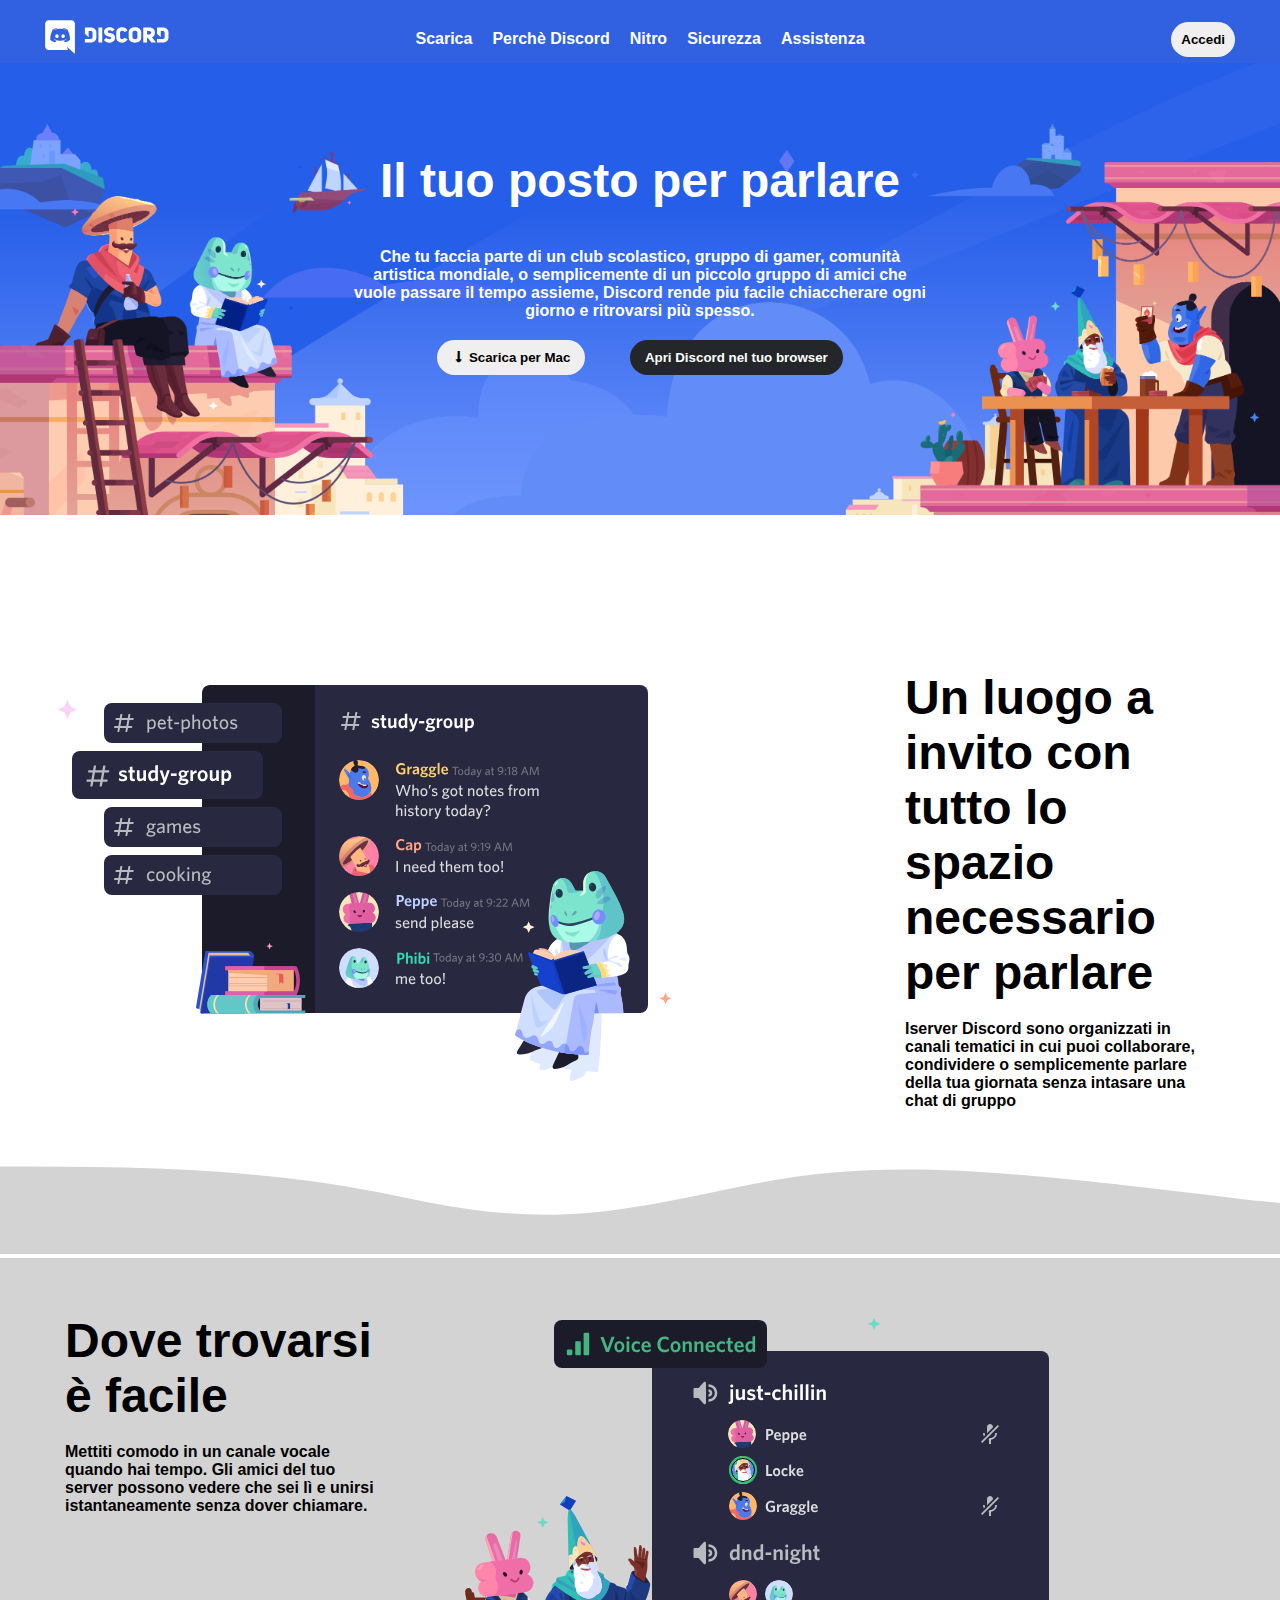
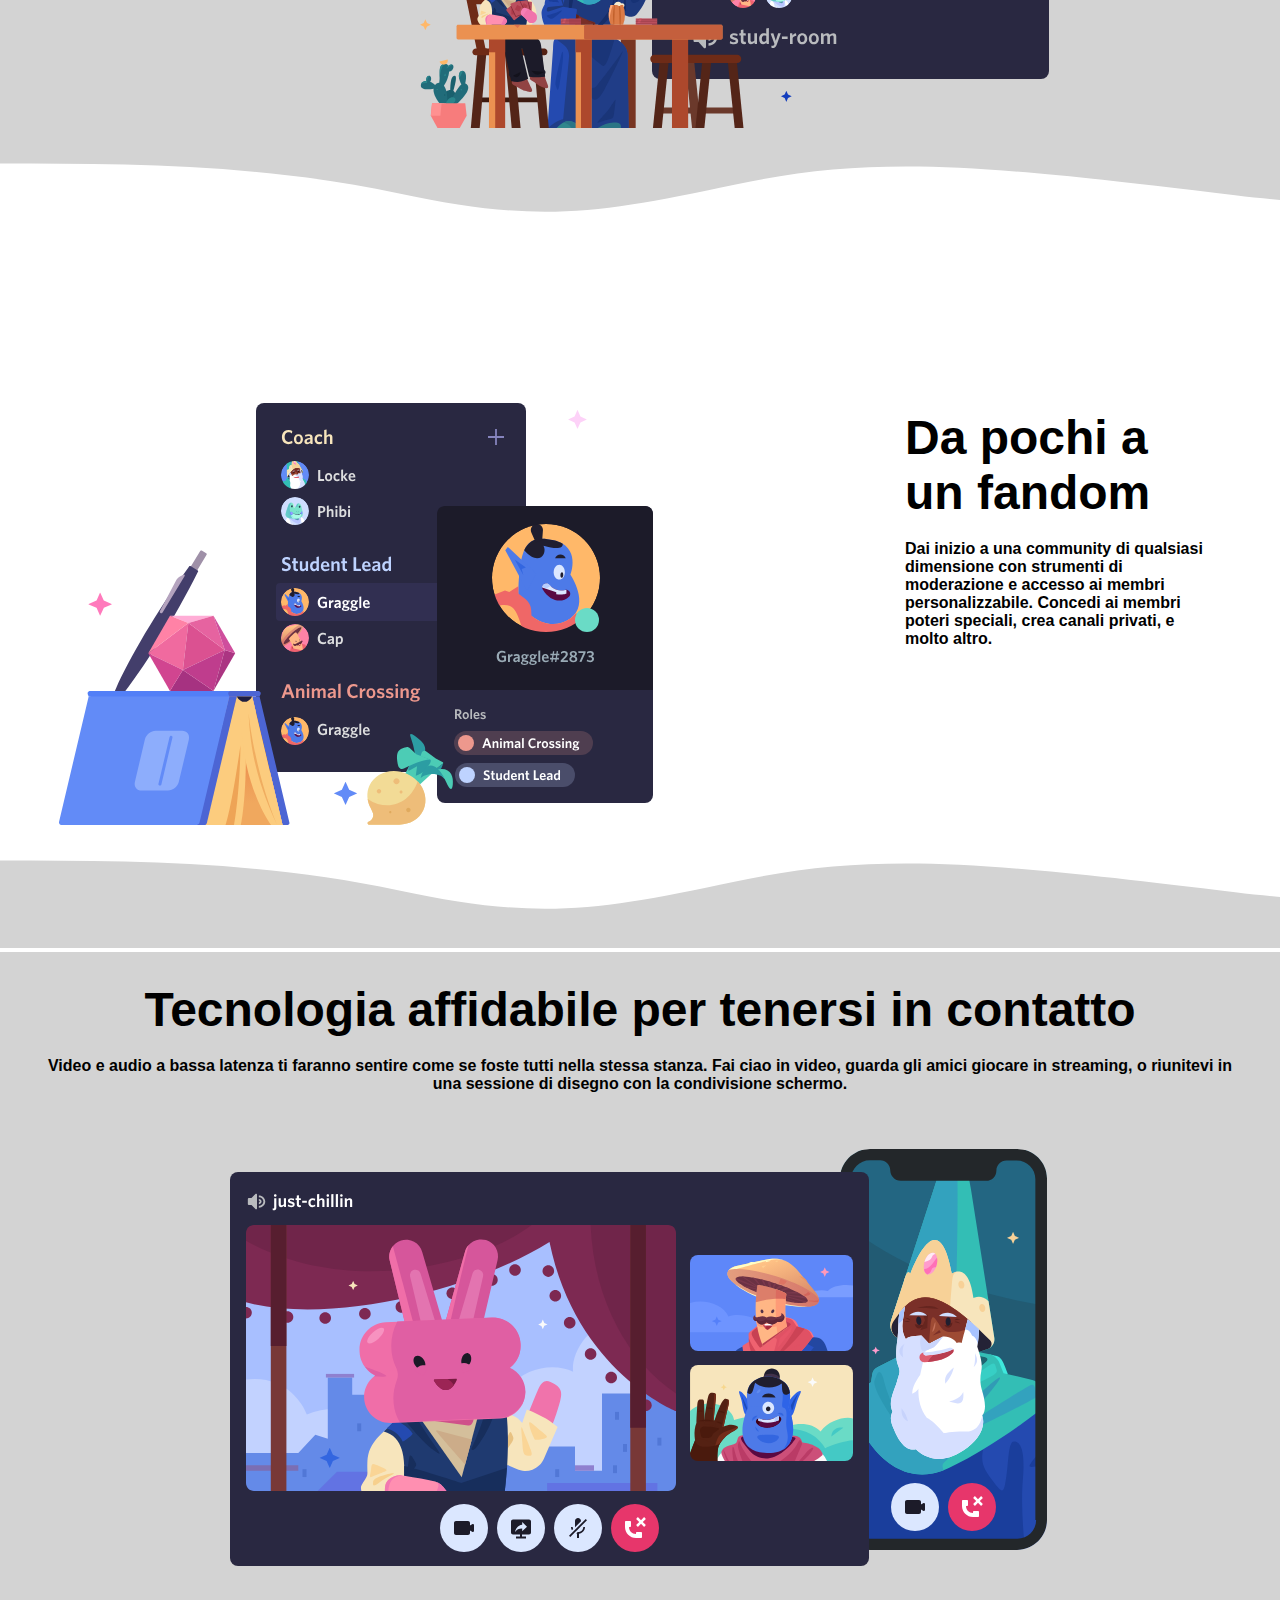
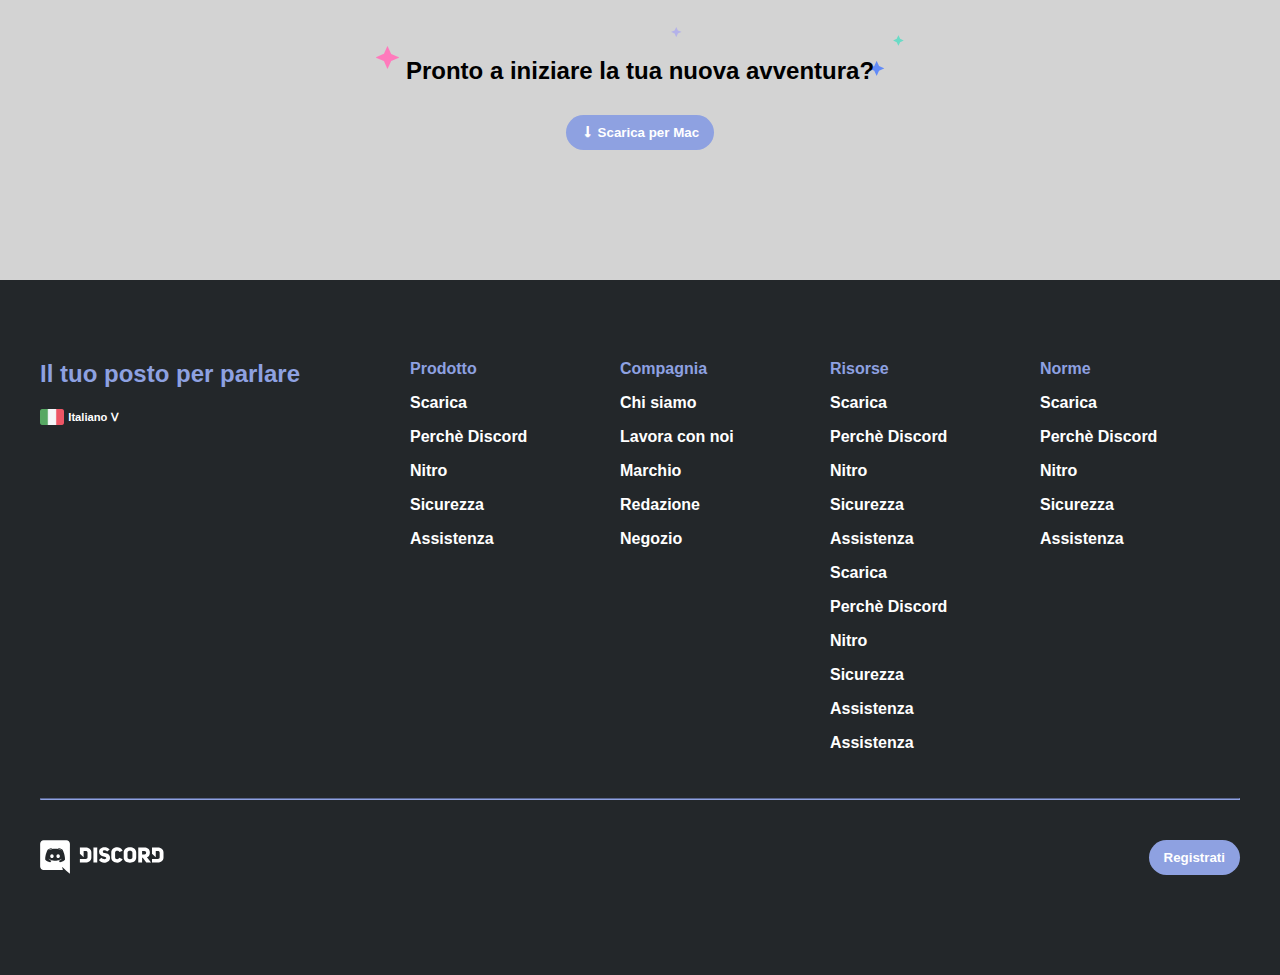
==== commit 1e4daea4: "Add waves e Fixed links nel footer" ====
--- a/index.html
+++ b/index.html
@@ -79,6 +79,10 @@
                 </div>
             </section>
 
+            <svg class="wave-gray" version="1.1" xmlns="http://www.w3.org/2000/svg" viewBox="0 0 1440 100" preserveAspectRatio="none">
+                <path class="wavePath-haxJK1 animationPaused-2hZ4IO" d="M826.337463,25.5396311 C670.970254,58.655965 603.696181,68.7870267 447.802481,35.1443383 C293.342778,1.81111414 137.33377,1.81111414 0,1.81111414 L0,150 L1920,150 L1920,1.81111414 C1739.53523,-16.6853983 1679.86404,73.1607868 1389.7826,37.4859505 C1099.70117,1.81111414 981.704672,-7.57670281 826.337463,25.5396311 Z" fill="currentColor"></path>
+            </svg>
+            
             <section class="gray-background">
                 <div class="container container-flex">
                     <div class="column-text">
@@ -93,6 +97,10 @@
                 </div>
             </section>
 
+            <svg class="wave-white" version="1.1" xmlns="http://www.w3.org/2000/svg" viewBox="0 0 1440 100" preserveAspectRatio="none">
+                <path class="wavePath-haxJK1 animationPaused-2hZ4IO" d="M826.337463,25.5396311 C670.970254,58.655965 603.696181,68.7870267 447.802481,35.1443383 C293.342778,1.81111414 137.33377,1.81111414 0,1.81111414 L0,150 L1920,150 L1920,1.81111414 C1739.53523,-16.6853983 1679.86404,73.1607868 1389.7826,37.4859505 C1099.70117,1.81111414 981.704672,-7.57670281 826.337463,25.5396311 Z" fill="currentColor"></path>
+            </svg>
+
             <section class="white-background">
                 <div class="container container-flex">
                     <div class="column-img">
@@ -106,6 +114,10 @@
                     </div>
                 </div>
             </section>
+
+            <svg class="wave-gray" version="1.1" xmlns="http://www.w3.org/2000/svg" viewBox="0 0 1440 100" preserveAspectRatio="none">
+                <path class="wavePath-haxJK1 animationPaused-2hZ4IO" d="M826.337463,25.5396311 C670.970254,58.655965 603.696181,68.7870267 447.802481,35.1443383 C293.342778,1.81111414 137.33377,1.81111414 0,1.81111414 L0,150 L1920,150 L1920,1.81111414 C1739.53523,-16.6853983 1679.86404,73.1607868 1389.7826,37.4859505 C1099.70117,1.81111414 981.704672,-7.57670281 826.337463,25.5396311 Z" fill="currentColor"></path>
+            </svg>
 
             <!-- sezione column -->
             <section class="gray-background">
@@ -154,22 +166,22 @@
                     <div class="links">
                         <ul>
                             <li>
-                                Prodotto
-                            </li>
-                            <li>
-                                Scarica
-                            </li>
-                            <li>
-                                Perchè Discord
-                            </li>
-                            <li>
-                                Nitro
-                            </li>
-                            <li>
-                                Sicurezza
-                            </li>
-                            <li>
-                                Assistenza
+                                <a href="#" class="head-link">Prodotto</a>
+                            </li>
+                            <li>
+                                <a href="#" class="white-link">Scarica</a>
+                            </li>
+                            <li>
+                                <a href="#" class="white-link">Perchè Discord</a>
+                            </li>
+                            <li>
+                                <a href="#" class="white-link">Nitro</a>
+                            </li>
+                            <li>
+                                <a href="#" class="white-link">Sicurezza</a>
+                            </li>
+                            <li>
+                                <a href="#" class="white-link">Assistenza</a>
                             </li>
                         </ul>
                     </div>
@@ -177,22 +189,22 @@
                     <div class="links">
                         <ul>
                             <li>
-                                Compagnia
-                            </li>
-                            <li>
-                                Chi siamo
-                            </li>
-                            <li>
-                                Lavora con noi
-                            </li>
-                            <li>
-                                Marchio
-                            </li>
-                            <li>
-                                Redazione
-                            </li>
-                            <li>
-                                Negozio
+                                <a href="#" class="head-link">Compagnia</a>
+                            </li>
+                            <li>
+                                <a href="#" class="white-link">Chi siamo</a>
+                            </li>
+                            <li>
+                                <a href="#" class="white-link">Lavora con noi</a>
+                            </li>
+                            <li>
+                                <a href="#" class="white-link">Marchio</a>
+                            </li>
+                            <li>
+                                <a href="#" class="white-link">Redazione</a>
+                            </li>
+                            <li>
+                                <a href="#" class="white-link">Negozio</a>
                             </li>
                         </ul>
                     </div>
@@ -200,40 +212,40 @@
                     <div class="links">
                         <ul>
                             <li>
-                                Risorse
-                            </li>
-                            <li>
-                                Scarica
-                            </li>
-                            <li>
-                                Perchè Discord
-                            </li>
-                            <li>
-                                Nitro
-                            </li>
-                            <li>
-                                Sicurezza
-                            </li>
-                            <li>
-                                Assistenza
-                            </li>
-                            <li>
-                                Scarica
-                            </li>
-                            <li>
-                                Perchè Discord
-                            </li>
-                            <li>
-                                Nitro
-                            </li>
-                            <li>
-                                Sicurezza
-                            </li>
-                            <li>
-                                Assistenza
-                            </li>
-                            <li>
-                                Assistenza
+                                <a href="#" class="head-link">Risorse</a>
+                            </li>
+                            <li>
+                                <a href="#" class="white-link">Scarica</a>
+                            </li>
+                            <li>
+                                <a href="#" class="white-link">Perchè Discord</a>
+                            </li>
+                            <li>
+                                <a href="#" class="white-link">Nitro</a>
+                            </li>
+                            <li>
+                                <a href="#" class="white-link">Sicurezza</a>
+                            </li>
+                            <li>
+                                <a href="#" class="white-link">Assistenza</a>
+                            </li>
+                            <li>
+                                <a href="#" class="white-link">Scarica</a>
+                            </li>
+                            <li>
+                                <a href="#" class="white-link">Perchè Discord</a>
+                            </li>
+                            <li>
+                                <a href="#" class="white-link">Nitro</a>
+                            </li>
+                            <li>
+                                <a href="#" class="white-link">Sicurezza</a>
+                            </li>
+                            <li>
+                                <a href="#" class="white-link">Assistenza</a>
+                            </li>
+                            <li>
+                                <a href="#" class="white-link">Assistenza</a>
                             </li>
                         </ul>
                     </div>
@@ -241,22 +253,22 @@
                     <div class="links">
                         <ul>
                             <li>
-                                Norme
-                            </li>
-                            <li>
-                                Scarica
-                            </li>
-                            <li>
-                                Perchè Discord
-                            </li>
-                            <li>
-                                Nitro
-                            </li>
-                            <li>
-                                Sicurezza
-                            </li>
-                            <li>
-                                Assistenza
+                                <a href="#" class="head-link">Norme</a>
+                            </li>
+                            <li>
+                                <a href="#" class="white-link">Scarica</a>
+                            </li>
+                            <li>
+                                <a href="#" class="white-link">Perchè Discord</a>
+                            </li>
+                            <li>
+                                <a href="#" class="white-link">Nitro</a>
+                            </li>
+                            <li>
+                                <a href="#" class="white-link">Sicurezza</a>
+                            </li>
+                            <li>
+                                <a href="#" class="white-link">Assistenza</a>
                             </li>
                         </ul>
                     </div>
--- a/css/style.css
+++ b/css/style.css
@@ -121,10 +121,20 @@
 
 .white-background{
     padding: 30px 0;
+    margin-top: 100px;
 }
 .gray-background{
     background-color: #d3d3d3;
     padding: 30px 0;
+}
+
+.wave-gray{
+    color: #d3d3d3;
+}
+
+.wave-white{
+    color: white;
+    background-color: #d3d3d3;
 }
 
 .column-img{
@@ -212,16 +222,20 @@
     list-style: none;
 }
 
-.links > ul:first-child{
+.links .head-link{
     color: #8ea1e1;
 }
 
-.links li + li{
+.links .white-link{
     color: white;
 }
 
 .links li{
     margin-bottom: 1em;
+}
+
+.links a{
+    text-decoration: none;
 }
 
 hr{
